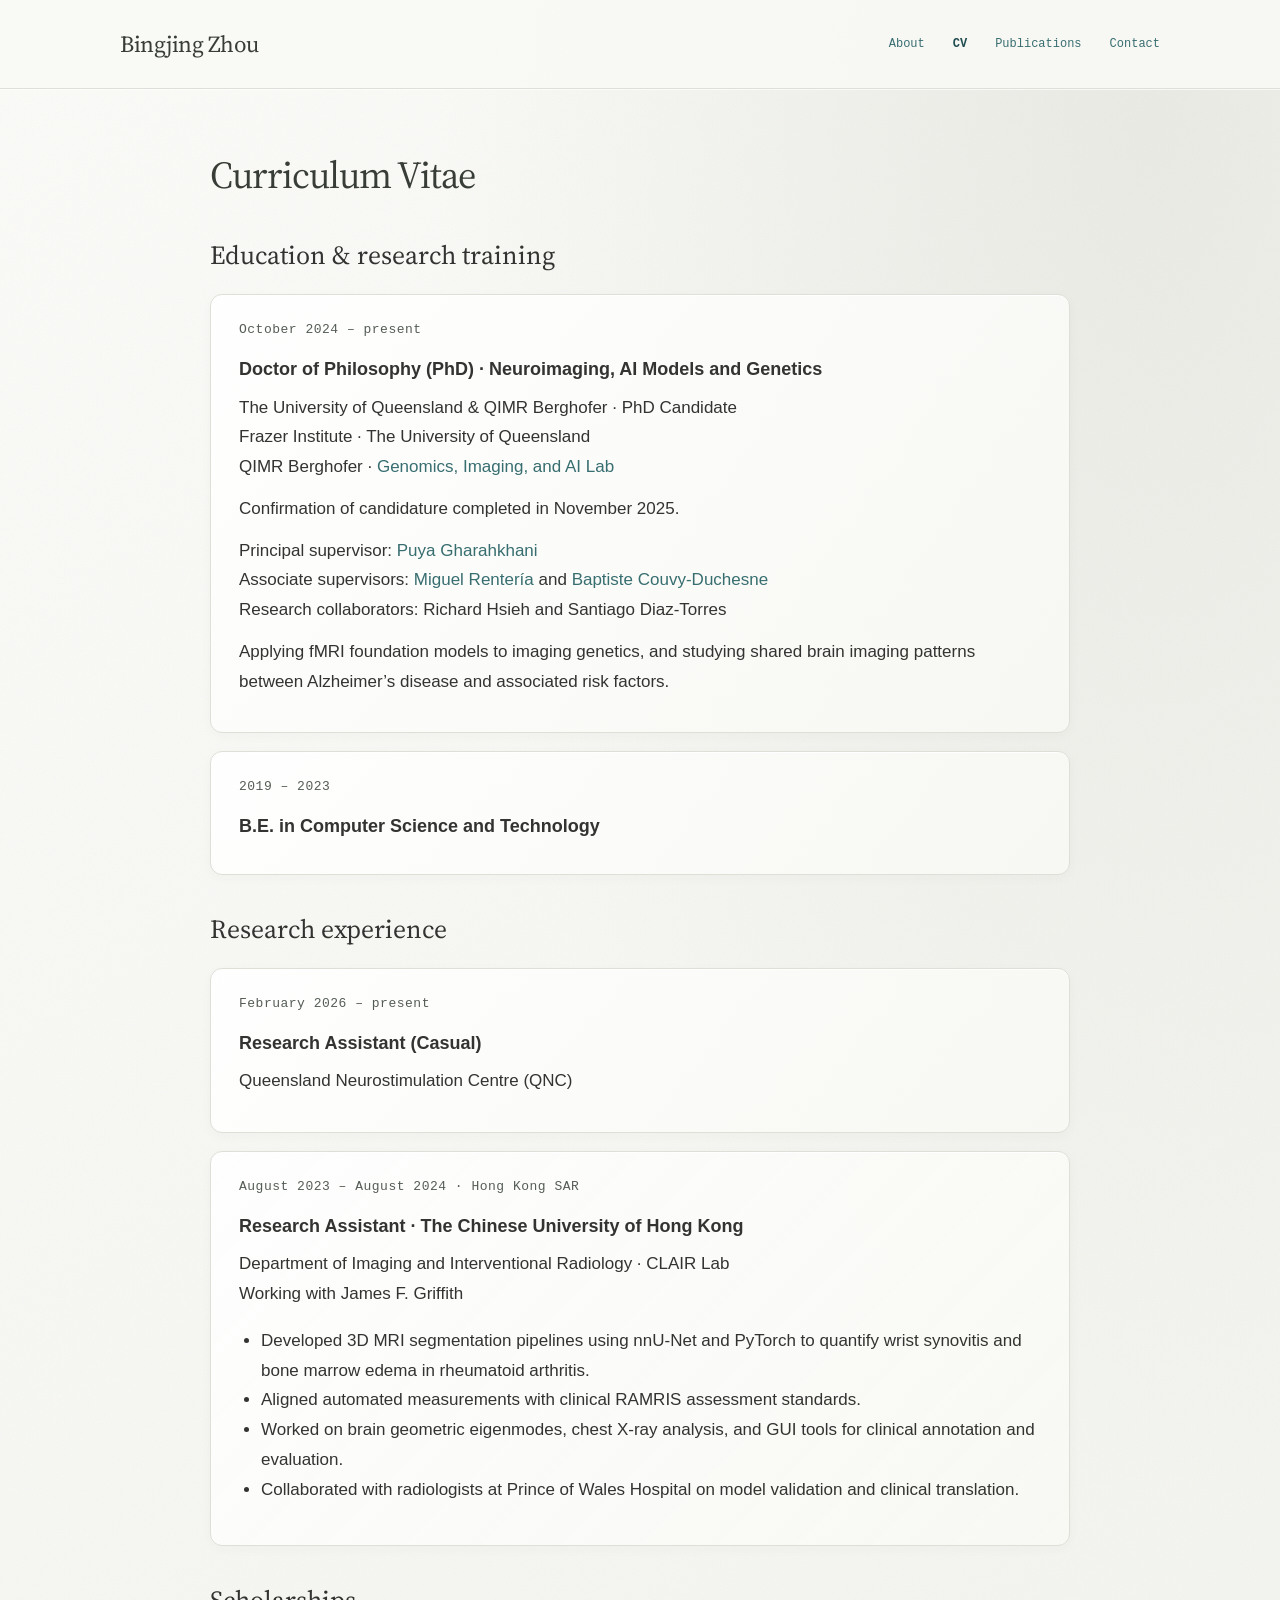
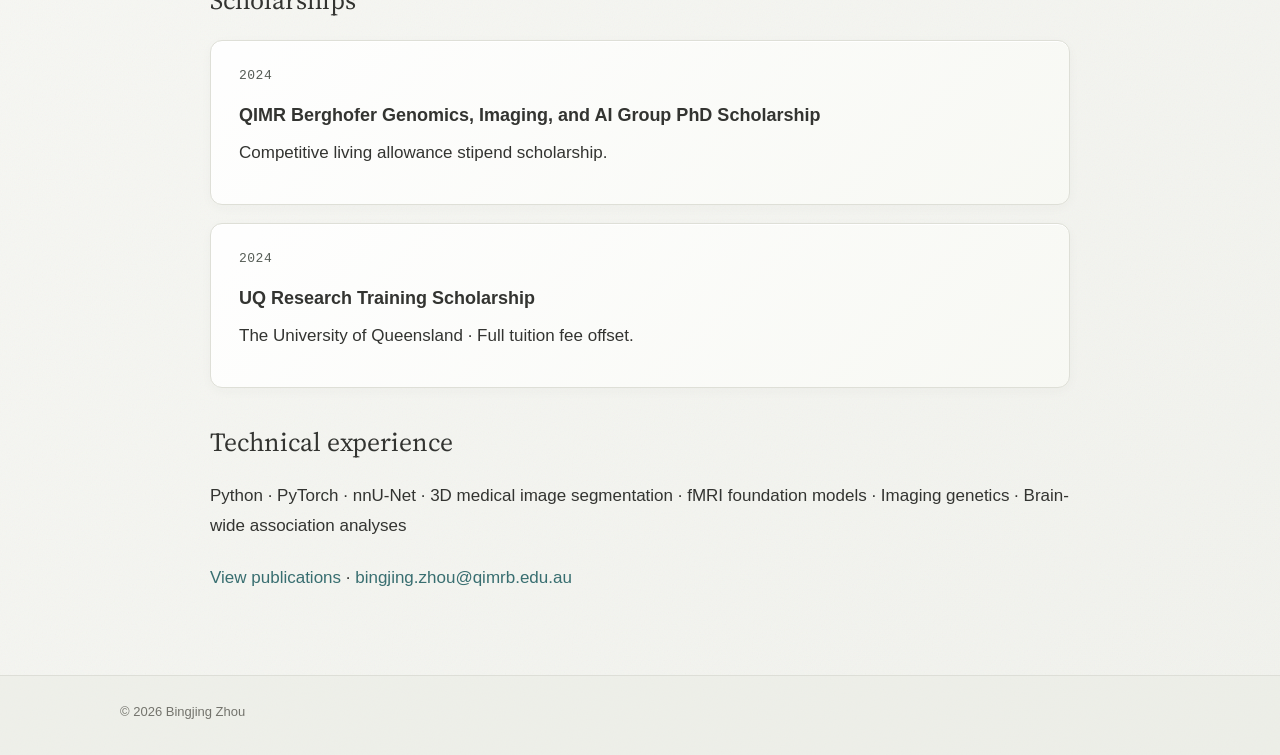
==== cv.html @ 3a2c68d4 "Specify undergraduate Bachelor of Engineering degree" ====
<!doctype html>
<html lang="en">
<head>
<meta charset="utf-8">
<meta name="viewport" content="width=device-width, initial-scale=1">
<title>CV | Bingjing Zhou</title>
<meta name="description" content="CV — Bingjing Zhou, PhD candidate at The University of Queensland and QIMR Berghofer.">
<link rel="icon" href="data:image/svg+xml,%3Csvg xmlns='http://www.w3.org/2000/svg' viewBox='0 0 32 32'%3E%3Crect width='32' height='32' rx='8' fill='%233d365d'/%3E%3Ctext x='16' y='23' text-anchor='middle' font-family='Georgia' font-size='23' fill='white'%3EB%3C/text%3E%3C/svg%3E">
<link rel="stylesheet" href="site.css?v=20260913-teal-links">
<link rel="preconnect" href="https://fonts.googleapis.com">
<link rel="preconnect" href="https://fonts.gstatic.com" crossorigin>
<link href="https://fonts.googleapis.com/css2?family=Source+Sans+3:wght@400;500;600&family=Source+Serif+4:wght@400;500&display=swap" rel="stylesheet">
</head>
<body><a class="skip" href="#content">Skip to content</a><header><nav class="wrap" aria-label="Main navigation"><a class="brand" href="index.html">Bingjing Zhou</a><div class="navlinks"><a href="index.html">About</a><a href="cv.html" aria-current="page">CV</a><a href="publications.html">Publications</a><a href="index.html#contact">Contact</a></div></nav></header><main id="content" class="wrap document"><h1>Curriculum Vitae</h1><h2>Education &amp; research training</h2><article class="cv-block"><p class="date">October 2024 – present</p><h3>Doctor of Philosophy (PhD) · Neuroimaging, AI Models and Genetics</h3><p>The University of Queensland &amp; QIMR Berghofer · PhD Candidate<br>Frazer Institute · The University of Queensland<br>QIMR Berghofer · <a href="https://www.qimrb.edu.au/researchers-and-labs/genomics-imaging-and-ai-lab">Genomics, Imaging, and AI Lab</a></p><p>Confirmation of candidature completed in November 2025.</p><p>Principal supervisor: <a href="https://www.qimrb.edu.au/about/our-people/puya-gharahkhani">Puya Gharahkhani</a><br>Associate supervisors: <a href="https://www.qimrb.edu.au/researchers-and-labs/computational-neurogenomics">Miguel Rentería</a> and <a href="https://www.qimrb.edu.au/about/our-people/baptiste-couvy-duchesne">Baptiste Couvy-Duchesne</a><br>Research collaborators: Richard Hsieh and Santiago Diaz-Torres</p><p>Applying fMRI foundation models to imaging genetics, and studying shared brain imaging patterns between Alzheimer’s disease and associated risk factors.</p></article><article class="cv-block"><p class="date">2019 – 2023</p><h3>B.E. in Computer Science and Technology</h3></article><h2>Research experience</h2><article class="cv-block"><p class="date">February 2026 – present</p><h3>Research Assistant (Casual)</h3><p>Queensland Neurostimulation Centre (QNC)</p></article><article class="cv-block"><p class="date">August 2023 – August 2024 · Hong Kong SAR</p><h3>Research Assistant · The Chinese University of Hong Kong</h3><p>Department of Imaging and Interventional Radiology · CLAIR Lab<br>Working with James F. Griffith</p><ul><li>Developed 3D MRI segmentation pipelines using nnU-Net and PyTorch to quantify wrist synovitis and bone marrow edema in rheumatoid arthritis.</li><li>Aligned automated measurements with clinical RAMRIS assessment standards.</li><li>Worked on brain geometric eigenmodes, chest X-ray analysis, and GUI tools for clinical annotation and evaluation.</li><li>Collaborated with radiologists at Prince of Wales Hospital on model validation and clinical translation.</li></ul></article><h2>Scholarships</h2><article class="cv-block"><p class="date">2024</p><h3>QIMR Berghofer Genomics, Imaging, and AI Group PhD Scholarship</h3><p>Competitive living allowance stipend scholarship.</p></article><article class="cv-block"><p class="date">2024</p><h3>UQ Research Training Scholarship</h3><p>The University of Queensland · Full tuition fee offset.</p></article><h2>Technical experience</h2><p>Python · PyTorch · nnU-Net · 3D medical image segmentation · fMRI foundation models · Imaging genetics · Brain-wide association analyses</p><p><a href="publications.html">View publications</a> · <a href="mailto:bingjing.zhou@qimrb.edu.au">bingjing.zhou@qimrb.edu.au</a></p></main><footer><div class="wrap">© 2026 Bingjing Zhou</div></footer></body></html>
---- site.css ----
:root{color-scheme:light;--ink:#29263b;--muted:#666477;--accent:#574879;--line:#dedce6;--paper:#fbfbfd}*{box-sizing:border-box}html{scroll-behavior:smooth;scroll-padding-top:30px}body{margin:0;background:var(--paper);color:var(--ink);font-family:"Avenir Next",Avenir,"Segoe UI",sans-serif;font-size:17px;line-height:1.8}a{color:var(--accent);text-underline-offset:5px;text-decoration-thickness:1px}a:hover{color:#302143}a:focus-visible{outline:2px solid var(--accent);outline-offset:6px}.skip{position:absolute;left:20px;top:-80px;background:white;padding:10px}.skip:focus{top:10px}.wrap{width:min(100% - 64px,1040px);margin:auto}header{padding:29px 0;border-bottom:1px solid var(--line)}nav{display:flex;align-items:center;justify-content:space-between;gap:24px}.brand{text-decoration:none;font-family:Georgia,"Times New Roman",serif;font-size:24px;color:var(--ink)}.navlinks{display:flex;gap:28px;font-size:14px}.navlinks a{text-decoration:none}main{padding-top:78px}.intro{display:grid;grid-template-columns:minmax(0,1fr) 230px;gap:80px;padding-bottom:66px}.eyebrow{font-size:12px;letter-spacing:2px;text-transform:uppercase;font-weight:600;color:var(--accent);margin:0 0 20px}h1,h2{font-family:Georgia,"Times New Roman",serif;font-weight:400}h1{font-size:clamp(30px,4vw,40px);line-height:1.2;letter-spacing:-.6px;margin:0 0 25px}p{margin:0 0 22px}.lead{font-size:21px;line-height:1.65;max-width:600px}.bio{max-width:660px;color:#514e61}.contact{padding-top:0;margin-top:9px}.contact h2{font-family:inherit;font-weight:600;font-size:14px;margin:0 0 17px}.contact ul{list-style:none;padding:0;margin:0}.contact li{margin-bottom:11px;font-size:15px}.contact a{overflow-wrap:anywhere}.email{display:block;font-size:13px;margin-top:5px;color:var(--muted)}.section{display:grid;grid-template-columns:230px 1fr;gap:60px;border-top:1px solid var(--line);padding:40px 0 50px}.section h2{font-size:29px;line-height:1.3;margin:0}.timeline{border-left:1px solid #c6bfd5;padding-left:29px}.entry+.entry{margin-top:33px;padding-top:29px;border-top:1px solid var(--line)}.date{font-size:13px;letter-spacing:.5px;color:var(--accent);margin-bottom:7px}.entry h3{font-size:18px;font-weight:600;line-height:1.5;margin:0 0 4px}.entry p{font-size:16px;color:var(--muted);margin:0}.entry .detail{font-size:14px;margin-top:6px}footer{border-top:1px solid var(--line);padding:25px 0 32px;font-size:13px;color:var(--muted)}@media(max-width:740px){.wrap{width:calc(100% - 40px)}header{padding:22px 0}.navlinks{gap:16px}main{padding-top:48px}.intro{grid-template-columns:1fr;gap:22px;padding-bottom:38px}.intro>.contact{grid-row:1}h1{letter-spacing:-1px}.lead{font-size:19px}.contact{max-width:none}.contact ul{display:flex;gap:14px 24px;flex-wrap:wrap}.contact li{margin:0}.email{margin:12px 0}.section{grid-template-columns:1fr;gap:25px;padding:32px 0}.timeline{padding-left:20px}}@media(prefers-reduced-motion:reduce){html{scroll-behavior:auto}}

.profile-photo{display:block;width:150px;height:auto;border-radius:8px;margin:0 0 25px}.navlinks{flex-wrap:wrap}.navlinks a[aria-current="page"]{text-decoration:underline}.document{padding-bottom:60px}.document h1{font-size:44px;margin-bottom:40px}.document h2{font-size:27px;margin:32px 0 16px}.document h3{font-size:18px;margin-bottom:7px}.document ul{padding-left:22px}.publication{padding:25px 0;border-top:1px solid var(--line)}.publication h2{font-family:inherit;font-size:19px;line-height:1.6;margin:0 0 12px}.publication p{color:var(--muted);font-size:16px}.cv-block{border-top:1px solid var(--line);padding:20px 0}.cv-block p{margin-bottom:12px}@media(max-width:520px){nav{align-items:flex-start;flex-direction:column;gap:15px}.profile-photo{width:130px;height:auto}}

/* Editorial layout with a restrained lavender palette. */
:root{--ink:#292536;--muted:#706a7b;--accent:#68527f;--line:#e6e0e9;--paper:#fcfaf8}
body{background:radial-gradient(ellipse at 100% 0, #eee8f2 0, transparent 42rem),var(--paper)}
header{background:rgba(252,250,248,.8);padding:24px 0}
.brand{font-size:23px;letter-spacing:-.5px}
.navlinks{gap:8px}
.navlinks a{padding:6px 13px;border-radius:24px;transition:background .15s ease}
.navlinks a:hover,.navlinks a[aria-current="page"]{background:#ece5f0;text-decoration:none}
main{padding-top:64px}
.intro{gap:64px;grid-template-columns:minmax(0,1fr) 210px;padding-bottom:60px}
.eyebrow{font-size:10px;letter-spacing:1.6px;margin-bottom:18px}
h1{font-size:clamp(32px,4vw,40px);letter-spacing:-1px}
.lead{font-size:20px;line-height:1.75}
.bio{font-size:16px;line-height:1.85}
.bio a,.lead a{text-decoration-color:#c7b6d1}
.contact{margin-top:0;padding:0}
.profile-photo{width:100%;max-width:210px;height:auto;border-radius:12px;margin-bottom:25px;box-shadow:0 10px 28px #39254b12}
.contact h2{font-size:11px;text-transform:uppercase;letter-spacing:1.8px;color:var(--muted);margin-bottom:14px}
.contact ul{display:flex;flex-wrap:wrap;gap:9px}
.contact li{margin:0;font-size:12px}
.contact li a{display:block;padding:5px 11px;border:1px solid var(--line);border-radius:20px;text-decoration:none;background:#ffffff80}
.contact li a:hover{background:#eee7f2;border-color:#cbbcd5}
.section{grid-template-columns:210px 1fr;gap:64px;padding:40px 0 60px}
.section h2{font-size:27px}
.timeline{padding-left:26px;border-color:#d8ccdf}
.entry{position:relative;background:#ffffff90;border:1px solid var(--line);border-radius:12px;padding:22px 25px}
.entry::before{content:"";position:absolute;width:9px;height:9px;border-radius:50%;background:var(--accent);border:2px solid var(--paper);left:-31px;top:29px}
.entry+.entry{margin-top:18px;padding-top:22px}
.entry .date{font-size:12px;color:var(--accent);margin-bottom:8px}
.entry h3{font-size:17px}
.entry p{font-size:15px}
.entry .detail{font-size:13px}
.document{max-width:860px}
.document h1{font-size:38px;margin-bottom:34px}
.document h2{font-size:26px}
.cv-block,.publication{background:#ffffff80;border:1px solid var(--line);border-radius:12px;padding:24px 28px;margin-bottom:18px}
.cv-block h3{margin-top:0}
.publication h2{font-size:19px}
footer{background:#f2edf380}
@media(max-width:740px){
 main{padding-top:32px}
 .intro{grid-template-columns:1fr;gap:30px;padding-bottom:36px}
 .intro>.contact{grid-row:1;display:grid;grid-template-columns:130px 1fr;column-gap:24px;align-items:start}
 .profile-photo{width:130px;grid-row:1 / 3;margin-bottom:0}
 .contact h2{margin-top:8px;margin-bottom:12px;align-self:end}
 .contact ul{align-self:start;justify-content:flex-start}
 .section{grid-template-columns:1fr;gap:24px;padding:30px 0 40px}
 .lead{font-size:19px}
 .entry{padding:20px}
 .document h1{font-size:34px}
 .cv-block,.publication{padding:20px}
}
@media(max-width:520px){
 .navlinks{gap:2px;margin-left:-10px}
 .navlinks a{padding:5px 10px;font-size:13px}
 .intro>.contact{column-gap:20px}
 .contact li a{padding:4px 9px}
}
@media(prefers-reduced-motion:reduce){.navlinks a{transition:none}}

/* Cool blue accents keep the academic layout calm and distinctive. */
:root{--ink:#243747;--muted:#617787;--accent:#326d94;--line:#d9e6ef;--paper:#fbfdff}
body{background:radial-gradient(ellipse at 95% 8%,#dcedfa 0,transparent 45rem),linear-gradient(150deg,#fbfdff 25%,#edf6fc 75%,#f9fcff)}
header{background:#fbfdffe6;border-bottom-color:#d9e6ef}
.brand{color:#274e68}
.navlinks a:hover,.navlinks a[aria-current="page"]{background:#deedf7;color:#245c80}
a:hover{color:#17496c}
.eyebrow{display:inline-block;padding:6px 12px;background:#e6f1f9;border-radius:5px;color:#376780;letter-spacing:1.3px}
h1{color:#254d68}
.bio{color:#455d6e}
.bio a,.lead a{text-decoration-color:#a6c9df}
.profile-photo{box-shadow:12px 12px 0 #deedf680,0 12px 30px #305d7612}
.contact li a{background:#f8fcff;border-color:#cfdfeb}
.contact li a:hover{background:#dfedf7;border-color:#aacade}
.section{border-top:0;background:linear-gradient(120deg,#eaf4fb99,#f8fcff);border-radius:18px;padding:34px 30px 40px;margin-bottom:42px;gap:34px}
.section h2{color:#2e5975}
.section h2::after{content:"";display:block;width:38px;height:3px;background:#8cbad6;margin-top:18px;border-radius:2px}
.timeline{border-color:#b8d3e5}
.entry{background:#ffffffd9;border-color:#d5e4ee;box-shadow:0 4px 15px #335a7210}
.entry::before{background:#5d94b7}
.cv-block,.publication{background:#ffffffb8;border-color:#d5e4ee;box-shadow:0 4px 15px #335a7208}
footer{background:#e8f2f980}
@media(max-width:740px){.section{padding:26px 18px 30px;gap:26px;margin-bottom:30px}.section h2::after{margin-top:12px}.timeline{padding-left:22px}.entry::before{left:-27px}}

/* A subtle paper grain adds depth without competing with the text. */
body{position:relative;isolation:isolate}
body::before{content:"";position:absolute;inset:0;z-index:-1;pointer-events:none;opacity:.12;background-image:url("data:image/svg+xml,%3Csvg xmlns='http://www.w3.org/2000/svg' width='180' height='180'%3E%3Cfilter id='grain'%3E%3CfeTurbulence type='fractalNoise' baseFrequency='.78' numOctaves='3' stitchTiles='stitch'/%3E%3C/filter%3E%3Cpath fill='%236c8799' filter='url(%23grain)' opacity='.4' d='M0 0h180v180H0z'/%3E%3C/svg%3E")}
header{background:#fbfdffd9;box-shadow:0 1px 0 #ffffffb3}
.profile-photo{box-shadow:0 0 0 5px #ffffff85,0 12px 30px #31566e18;border-radius:10px}
.section{background:linear-gradient(125deg,#e6f1f9b3,#f8fcffb3);border:1px solid #ffffffc7;box-shadow:inset 0 1px 0 #fff,0 8px 28px #36566d08}
.entry,.cv-block,.publication{background:linear-gradient(135deg,#ffffffeb,#f8fbfde0);box-shadow:inset 0 1px 0 #fff,0 3px 12px #36566d08;border-color:#dce7ee}
.contact li a{box-shadow:inset 0 1px 0 #fff,0 2px 4px #36566d05}

/* Preview: editorial serif headings and readable sans-serif body. */
body{font-family:"Avenir Next",Avenir,"Segoe UI",sans-serif;font-size:17px;line-height:1.75}
h1,h2,.brand{font-family:"Source Serif 4",Georgia,serif}
.bio{font-size:17px;line-height:1.75}
.lead{line-height:1.7}
.contact h2,.publication h2{font-family:inherit}

/* Paper-white preview with restrained typewriter accents. */
:root{--ink:#333431;--muted:#73736c;--accent:#555c55;--line:#ddded7;--paper:#f8f8f4}
body{background:radial-gradient(ellipse at 90% 5%,#e9eae4 0,transparent 45rem),linear-gradient(140deg,#fbfbf8,#f1f2ed)}
header{background:#fafaf6db;border-bottom-color:#dedfd8}
h1,.brand,.section h2{color:#383d37}
a:hover{color:#272d28}
.navlinks,.eyebrow,.date,.contact h2{font-family:"SFMono-Regular",Consolas,"Liberation Mono",monospace}
.navlinks{font-size:12px}
.navlinks a:hover,.navlinks a[aria-current="page"]{background:#e6e8e0;color:#3b433b}
.eyebrow{background:#e9ebe4;color:#565f53;font-size:10px;letter-spacing:.7px}
.bio{color:#555b53}
.bio a,.lead a{text-decoration-color:#b5bdb0}
.profile-photo{box-shadow:0 0 0 5px #ffffff9c,0 12px 30px #393b3014}
.contact li a{background:#fafbf7;border-color:#dadfd3;box-shadow:inset 0 1px 0 #fff}
.contact li a:hover{background:#e9ece3;border-color:#bdc5b6}
.section{background:linear-gradient(125deg,#e9ebe4a6,#fafbf7c7);border-color:#ffffffe0;box-shadow:inset 0 1px 0 #fff,0 8px 28px #393b3008}
.section h2::after{background:#a8b29e}
.timeline{border-color:#c6ccbf}
.entry,.cv-block,.publication{background:linear-gradient(135deg,#fffffff0,#f8f9f4e0);border-color:#dedfd7;box-shadow:inset 0 1px 0 #fff,0 3px 12px #393b3008}
.entry::before{background:#89977f}
footer{background:#e9ece380}

/* Restore understated navigation and vertically arranged contact links. */
.navlinks{gap:28px;margin-left:0}
.navlinks a{padding:0;border-radius:0;transition:none}
.navlinks a:hover,.navlinks a[aria-current="page"]{background:transparent;text-decoration:underline;text-underline-offset:5px}
.contact ul{display:block}
.contact li{margin:0 0 11px;font-size:15px}
.contact li a{display:inline;padding:0;border:0;border-radius:0;background:transparent;box-shadow:none;text-decoration:underline;text-underline-offset:5px}
.contact li a:hover{background:transparent}
@media(max-width:740px){.navlinks{gap:16px}}
@media(max-width:520px){.navlinks a{padding:0}}

/* Identify links by a muted teal accent, without underlines. */
a{color:#386e70;text-decoration:none}
a:hover{color:#214e50;text-decoration:none}
.navlinks a:hover,.navlinks a[aria-current="page"],.contact li a{text-decoration:none}
.navlinks a[aria-current="page"]{color:#214e50;font-weight:600}
.contact li a:hover{color:#214e50}
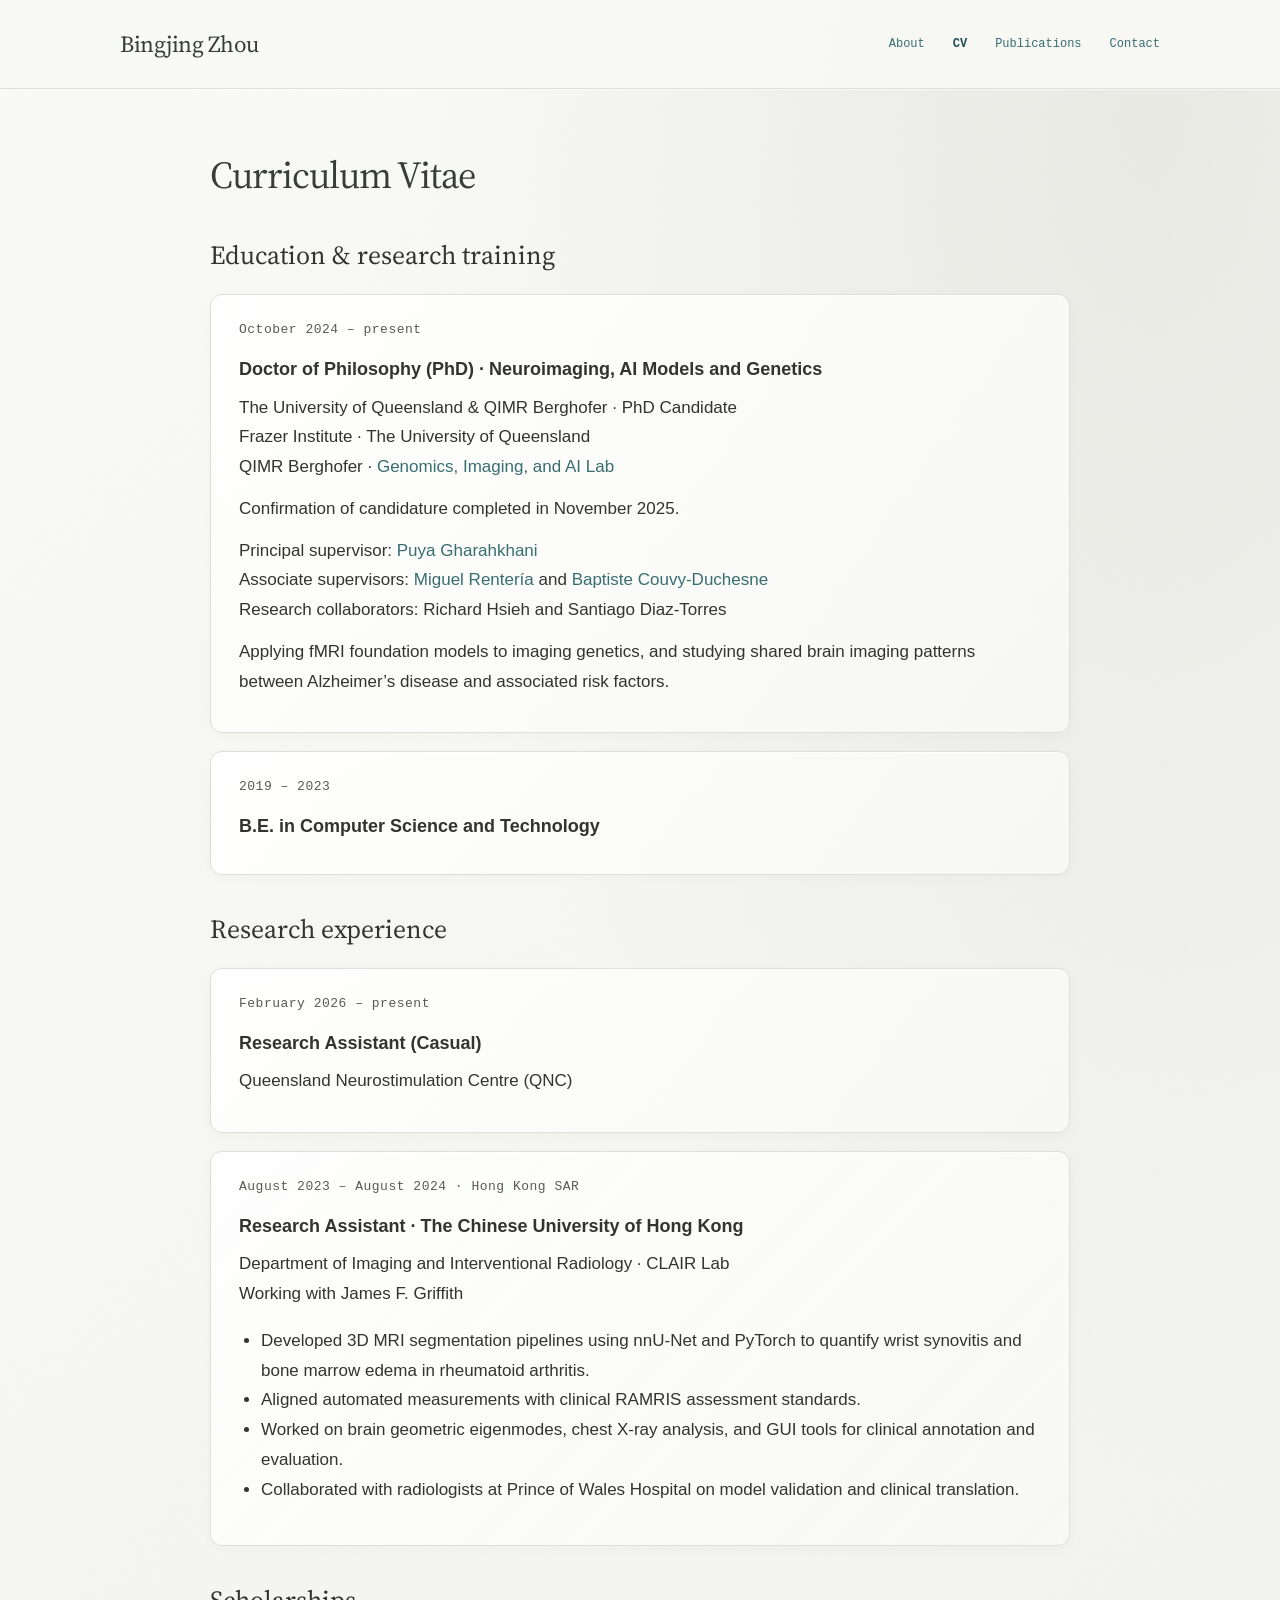
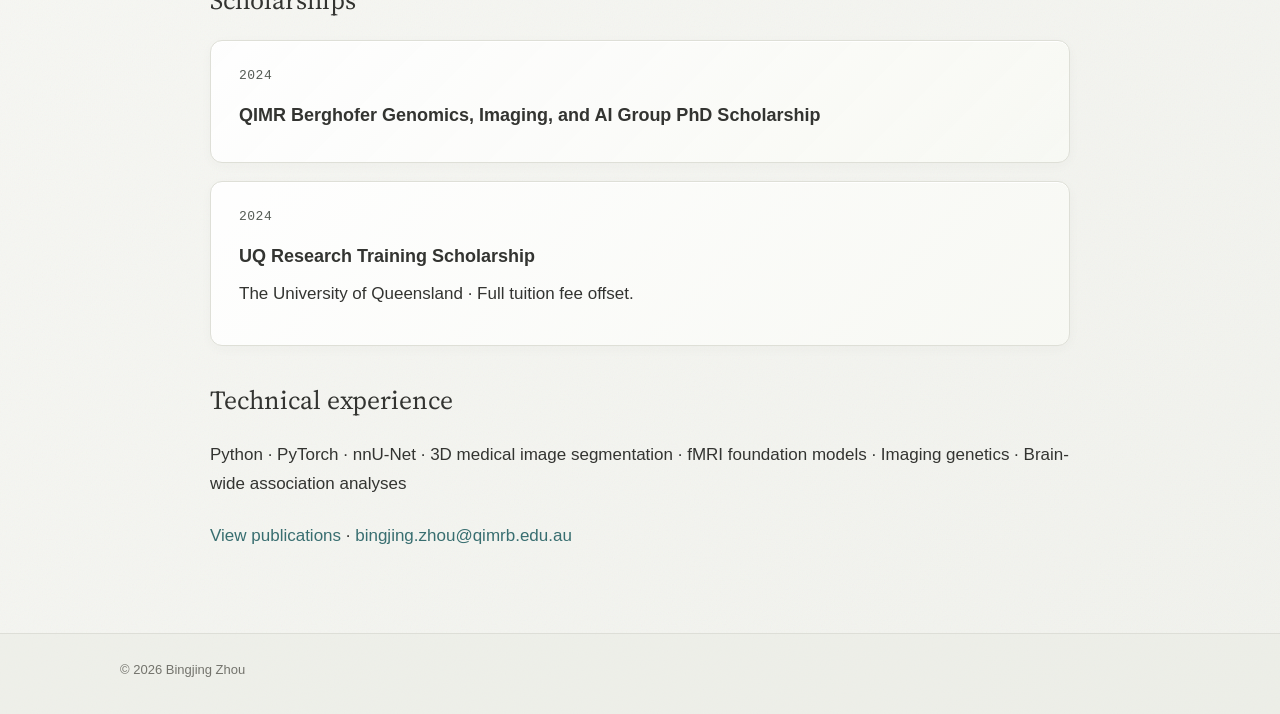
==== commit 1b695e12: "Remove scholarship stipend description" ====
--- a/cv.html
+++ b/cv.html
@@ -11,4 +11,4 @@
 <link rel="preconnect" href="https://fonts.gstatic.com" crossorigin>
 <link href="https://fonts.googleapis.com/css2?family=Source+Sans+3:wght@400;500;600&family=Source+Serif+4:wght@400;500&display=swap" rel="stylesheet">
 </head>
-<body><a class="skip" href="#content">Skip to content</a><header><nav class="wrap" aria-label="Main navigation"><a class="brand" href="index.html">Bingjing Zhou</a><div class="navlinks"><a href="index.html">About</a><a href="cv.html" aria-current="page">CV</a><a href="publications.html">Publications</a><a href="index.html#contact">Contact</a></div></nav></header><main id="content" class="wrap document"><h1>Curriculum Vitae</h1><h2>Education &amp; research training</h2><article class="cv-block"><p class="date">October 2024 – present</p><h3>Doctor of Philosophy (PhD) · Neuroimaging, AI Models and Genetics</h3><p>The University of Queensland &amp; QIMR Berghofer · PhD Candidate<br>Frazer Institute · The University of Queensland<br>QIMR Berghofer · <a href="https://www.qimrb.edu.au/researchers-and-labs/genomics-imaging-and-ai-lab">Genomics, Imaging, and AI Lab</a></p><p>Confirmation of candidature completed in November 2025.</p><p>Principal supervisor: <a href="https://www.qimrb.edu.au/about/our-people/puya-gharahkhani">Puya Gharahkhani</a><br>Associate supervisors: <a href="https://www.qimrb.edu.au/researchers-and-labs/computational-neurogenomics">Miguel Rentería</a> and <a href="https://www.qimrb.edu.au/about/our-people/baptiste-couvy-duchesne">Baptiste Couvy-Duchesne</a><br>Research collaborators: Richard Hsieh and Santiago Diaz-Torres</p><p>Applying fMRI foundation models to imaging genetics, and studying shared brain imaging patterns between Alzheimer’s disease and associated risk factors.</p></article><article class="cv-block"><p class="date">2019 – 2023</p><h3>B.E. in Computer Science and Technology</h3></article><h2>Research experience</h2><article class="cv-block"><p class="date">February 2026 – present</p><h3>Research Assistant (Casual)</h3><p>Queensland Neurostimulation Centre (QNC)</p></article><article class="cv-block"><p class="date">August 2023 – August 2024 · Hong Kong SAR</p><h3>Research Assistant · The Chinese University of Hong Kong</h3><p>Department of Imaging and Interventional Radiology · CLAIR Lab<br>Working with James F. Griffith</p><ul><li>Developed 3D MRI segmentation pipelines using nnU-Net and PyTorch to quantify wrist synovitis and bone marrow edema in rheumatoid arthritis.</li><li>Aligned automated measurements with clinical RAMRIS assessment standards.</li><li>Worked on brain geometric eigenmodes, chest X-ray analysis, and GUI tools for clinical annotation and evaluation.</li><li>Collaborated with radiologists at Prince of Wales Hospital on model validation and clinical translation.</li></ul></article><h2>Scholarships</h2><article class="cv-block"><p class="date">2024</p><h3>QIMR Berghofer Genomics, Imaging, and AI Group PhD Scholarship</h3><p>Competitive living allowance stipend scholarship.</p></article><article class="cv-block"><p class="date">2024</p><h3>UQ Research Training Scholarship</h3><p>The University of Queensland · Full tuition fee offset.</p></article><h2>Technical experience</h2><p>Python · PyTorch · nnU-Net · 3D medical image segmentation · fMRI foundation models · Imaging genetics · Brain-wide association analyses</p><p><a href="publications.html">View publications</a> · <a href="mailto:bingjing.zhou@qimrb.edu.au">bingjing.zhou@qimrb.edu.au</a></p></main><footer><div class="wrap">© 2026 Bingjing Zhou</div></footer></body></html>+<body><a class="skip" href="#content">Skip to content</a><header><nav class="wrap" aria-label="Main navigation"><a class="brand" href="index.html">Bingjing Zhou</a><div class="navlinks"><a href="index.html">About</a><a href="cv.html" aria-current="page">CV</a><a href="publications.html">Publications</a><a href="index.html#contact">Contact</a></div></nav></header><main id="content" class="wrap document"><h1>Curriculum Vitae</h1><h2>Education &amp; research training</h2><article class="cv-block"><p class="date">October 2024 – present</p><h3>Doctor of Philosophy (PhD) · Neuroimaging, AI Models and Genetics</h3><p>The University of Queensland &amp; QIMR Berghofer · PhD Candidate<br>Frazer Institute · The University of Queensland<br>QIMR Berghofer · <a href="https://www.qimrb.edu.au/researchers-and-labs/genomics-imaging-and-ai-lab">Genomics, Imaging, and AI Lab</a></p><p>Confirmation of candidature completed in November 2025.</p><p>Principal supervisor: <a href="https://www.qimrb.edu.au/about/our-people/puya-gharahkhani">Puya Gharahkhani</a><br>Associate supervisors: <a href="https://www.qimrb.edu.au/researchers-and-labs/computational-neurogenomics">Miguel Rentería</a> and <a href="https://www.qimrb.edu.au/about/our-people/baptiste-couvy-duchesne">Baptiste Couvy-Duchesne</a><br>Research collaborators: Richard Hsieh and Santiago Diaz-Torres</p><p>Applying fMRI foundation models to imaging genetics, and studying shared brain imaging patterns between Alzheimer’s disease and associated risk factors.</p></article><article class="cv-block"><p class="date">2019 – 2023</p><h3>B.E. in Computer Science and Technology</h3></article><h2>Research experience</h2><article class="cv-block"><p class="date">February 2026 – present</p><h3>Research Assistant (Casual)</h3><p>Queensland Neurostimulation Centre (QNC)</p></article><article class="cv-block"><p class="date">August 2023 – August 2024 · Hong Kong SAR</p><h3>Research Assistant · The Chinese University of Hong Kong</h3><p>Department of Imaging and Interventional Radiology · CLAIR Lab<br>Working with James F. Griffith</p><ul><li>Developed 3D MRI segmentation pipelines using nnU-Net and PyTorch to quantify wrist synovitis and bone marrow edema in rheumatoid arthritis.</li><li>Aligned automated measurements with clinical RAMRIS assessment standards.</li><li>Worked on brain geometric eigenmodes, chest X-ray analysis, and GUI tools for clinical annotation and evaluation.</li><li>Collaborated with radiologists at Prince of Wales Hospital on model validation and clinical translation.</li></ul></article><h2>Scholarships</h2><article class="cv-block"><p class="date">2024</p><h3>QIMR Berghofer Genomics, Imaging, and AI Group PhD Scholarship</h3></article><article class="cv-block"><p class="date">2024</p><h3>UQ Research Training Scholarship</h3><p>The University of Queensland · Full tuition fee offset.</p></article><h2>Technical experience</h2><p>Python · PyTorch · nnU-Net · 3D medical image segmentation · fMRI foundation models · Imaging genetics · Brain-wide association analyses</p><p><a href="publications.html">View publications</a> · <a href="mailto:bingjing.zhou@qimrb.edu.au">bingjing.zhou@qimrb.edu.au</a></p></main><footer><div class="wrap">© 2026 Bingjing Zhou</div></footer></body></html>
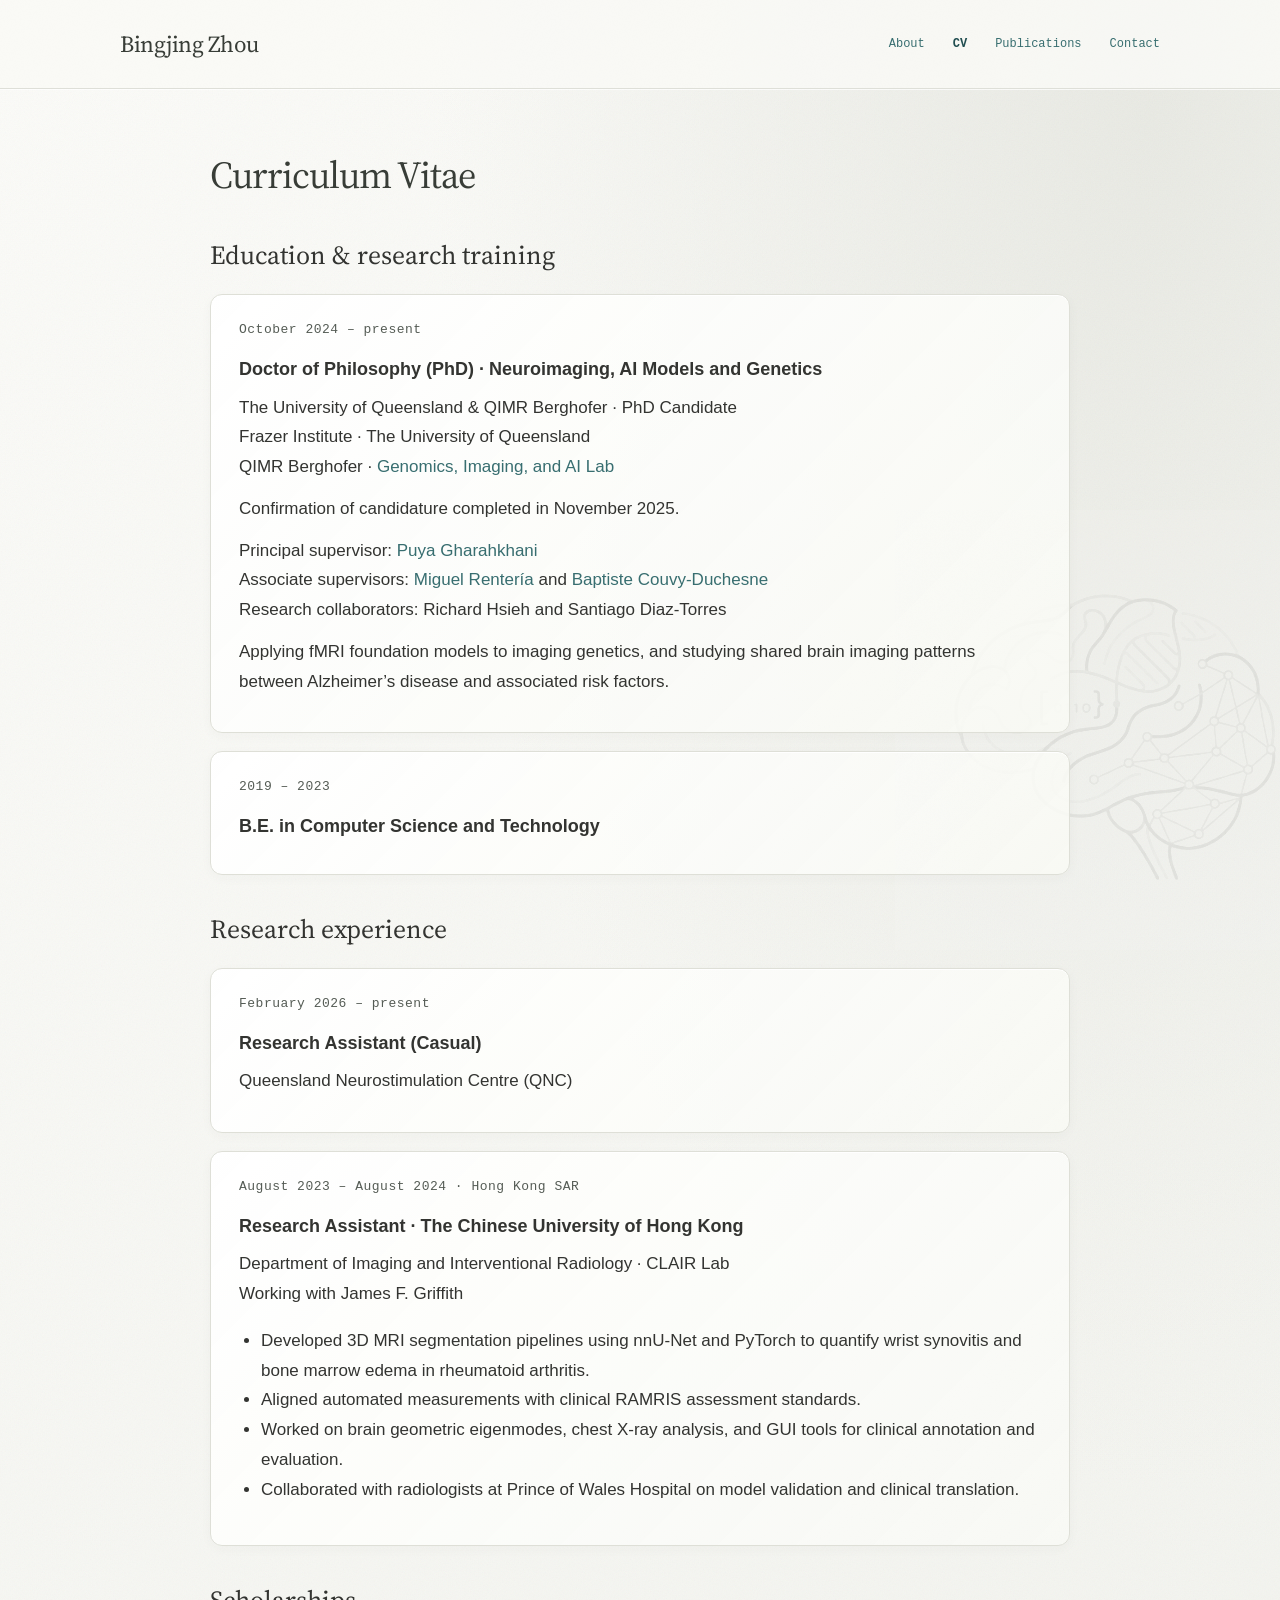
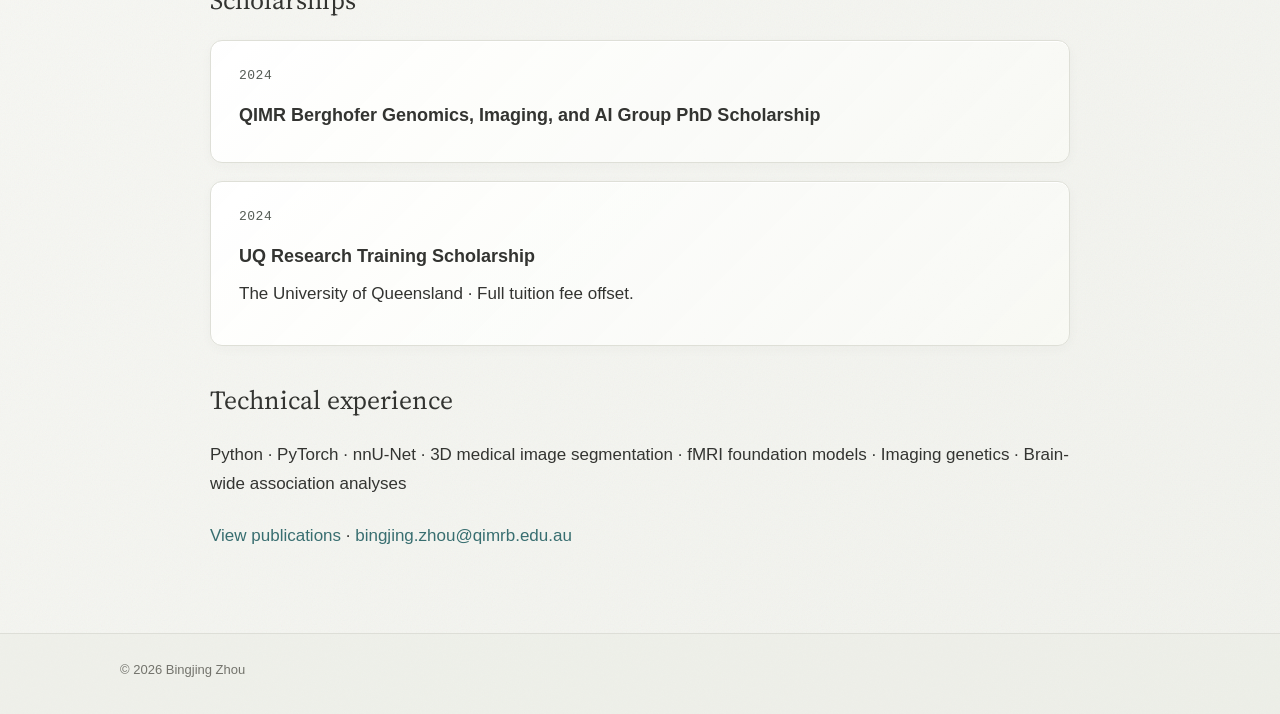
==== commit 9c2a7d28: "Add subtle brain genetics background motif" ====
--- a/cv.html
+++ b/cv.html
@@ -6,7 +6,7 @@
 <title>CV | Bingjing Zhou</title>
 <meta name="description" content="CV — Bingjing Zhou, PhD candidate at The University of Queensland and QIMR Berghofer.">
 <link rel="icon" href="data:image/svg+xml,%3Csvg xmlns='http://www.w3.org/2000/svg' viewBox='0 0 32 32'%3E%3Crect width='32' height='32' rx='8' fill='%233d365d'/%3E%3Ctext x='16' y='23' text-anchor='middle' font-family='Georgia' font-size='23' fill='white'%3EB%3C/text%3E%3C/svg%3E">
-<link rel="stylesheet" href="site.css?v=20260913-teal-links">
+<link rel="stylesheet" href="site.css?v=20260914-brain-motif">
 <link rel="preconnect" href="https://fonts.googleapis.com">
 <link rel="preconnect" href="https://fonts.gstatic.com" crossorigin>
 <link href="https://fonts.googleapis.com/css2?family=Source+Sans+3:wght@400;500;600&family=Source+Serif+4:wght@400;500&display=swap" rel="stylesheet">
--- a/site.css
+++ b/site.css
@@ -142,3 +142,7 @@
 .navlinks a:hover,.navlinks a[aria-current="page"],.contact li a{text-decoration:none}
 .navlinks a[aria-current="page"]{color:#214e50;font-weight:600}
 .contact li a:hover{color:#214e50}
+
+/* Decorative research motif, softened into the paper background. */
+body::after{content:"";position:fixed;right:-55px;bottom:-50px;width:440px;height:440px;background:url("assets/brain-gene-ai.jpg") center/contain no-repeat;filter:grayscale(1) contrast(2);mix-blend-mode:multiply;opacity:.09;pointer-events:none;z-index:-1}
+@media(max-width:740px){body::after{width:260px;height:260px;right:-60px;bottom:-35px;opacity:.06}}
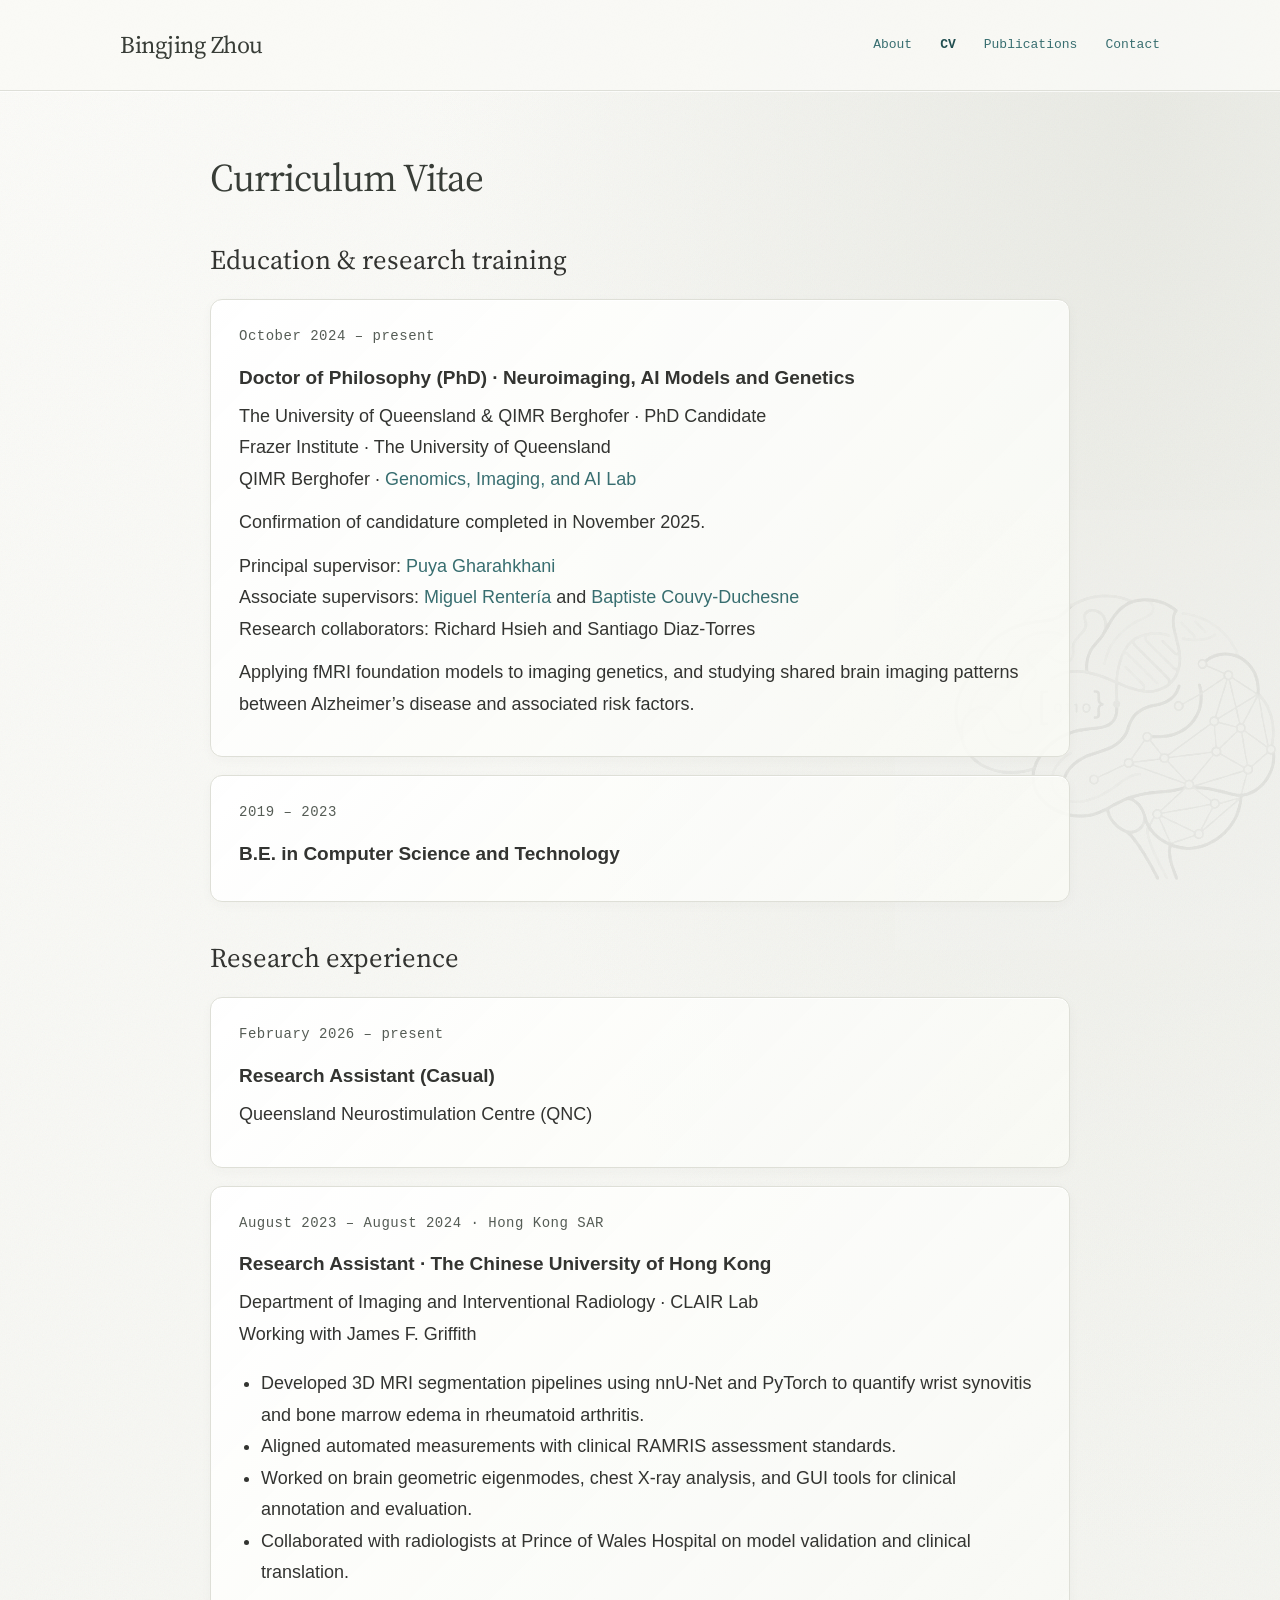
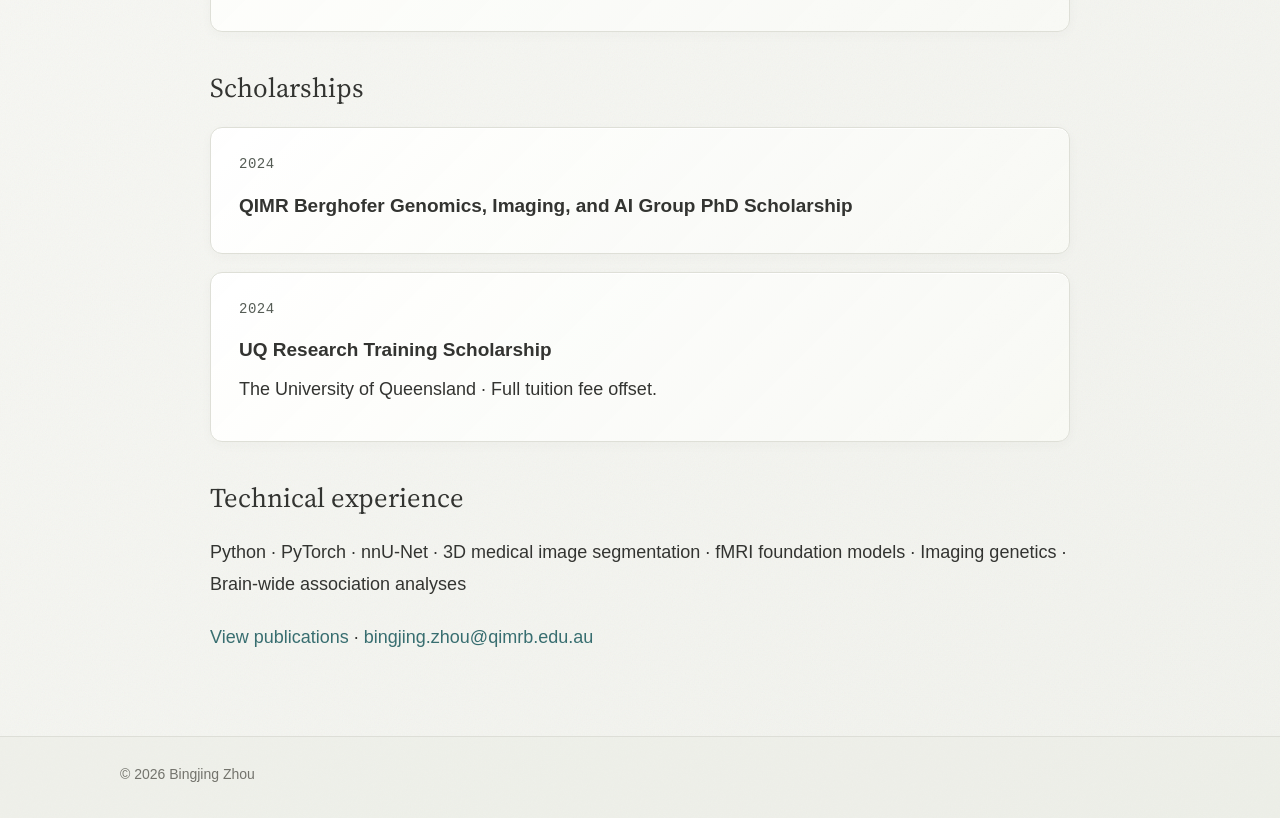
==== commit 9552dfe2: "Increase website font sizes by one pixel" ====
--- a/cv.html
+++ b/cv.html
@@ -6,7 +6,7 @@
 <title>CV | Bingjing Zhou</title>
 <meta name="description" content="CV — Bingjing Zhou, PhD candidate at The University of Queensland and QIMR Berghofer.">
 <link rel="icon" href="data:image/svg+xml,%3Csvg xmlns='http://www.w3.org/2000/svg' viewBox='0 0 32 32'%3E%3Crect width='32' height='32' rx='8' fill='%233d365d'/%3E%3Ctext x='16' y='23' text-anchor='middle' font-family='Georgia' font-size='23' fill='white'%3EB%3C/text%3E%3C/svg%3E">
-<link rel="stylesheet" href="site.css?v=20260914-brain-motif">
+<link rel="stylesheet" href="site.css?v=20260914-larger-type">
 <link rel="preconnect" href="https://fonts.googleapis.com">
 <link rel="preconnect" href="https://fonts.gstatic.com" crossorigin>
 <link href="https://fonts.googleapis.com/css2?family=Source+Sans+3:wght@400;500;600&family=Source+Serif+4:wght@400;500&display=swap" rel="stylesheet">
--- a/site.css
+++ b/site.css
@@ -1,46 +1,46 @@
 
-:root{color-scheme:light;--ink:#29263b;--muted:#666477;--accent:#574879;--line:#dedce6;--paper:#fbfbfd}*{box-sizing:border-box}html{scroll-behavior:smooth;scroll-padding-top:30px}body{margin:0;background:var(--paper);color:var(--ink);font-family:"Avenir Next",Avenir,"Segoe UI",sans-serif;font-size:17px;line-height:1.8}a{color:var(--accent);text-underline-offset:5px;text-decoration-thickness:1px}a:hover{color:#302143}a:focus-visible{outline:2px solid var(--accent);outline-offset:6px}.skip{position:absolute;left:20px;top:-80px;background:white;padding:10px}.skip:focus{top:10px}.wrap{width:min(100% - 64px,1040px);margin:auto}header{padding:29px 0;border-bottom:1px solid var(--line)}nav{display:flex;align-items:center;justify-content:space-between;gap:24px}.brand{text-decoration:none;font-family:Georgia,"Times New Roman",serif;font-size:24px;color:var(--ink)}.navlinks{display:flex;gap:28px;font-size:14px}.navlinks a{text-decoration:none}main{padding-top:78px}.intro{display:grid;grid-template-columns:minmax(0,1fr) 230px;gap:80px;padding-bottom:66px}.eyebrow{font-size:12px;letter-spacing:2px;text-transform:uppercase;font-weight:600;color:var(--accent);margin:0 0 20px}h1,h2{font-family:Georgia,"Times New Roman",serif;font-weight:400}h1{font-size:clamp(30px,4vw,40px);line-height:1.2;letter-spacing:-.6px;margin:0 0 25px}p{margin:0 0 22px}.lead{font-size:21px;line-height:1.65;max-width:600px}.bio{max-width:660px;color:#514e61}.contact{padding-top:0;margin-top:9px}.contact h2{font-family:inherit;font-weight:600;font-size:14px;margin:0 0 17px}.contact ul{list-style:none;padding:0;margin:0}.contact li{margin-bottom:11px;font-size:15px}.contact a{overflow-wrap:anywhere}.email{display:block;font-size:13px;margin-top:5px;color:var(--muted)}.section{display:grid;grid-template-columns:230px 1fr;gap:60px;border-top:1px solid var(--line);padding:40px 0 50px}.section h2{font-size:29px;line-height:1.3;margin:0}.timeline{border-left:1px solid #c6bfd5;padding-left:29px}.entry+.entry{margin-top:33px;padding-top:29px;border-top:1px solid var(--line)}.date{font-size:13px;letter-spacing:.5px;color:var(--accent);margin-bottom:7px}.entry h3{font-size:18px;font-weight:600;line-height:1.5;margin:0 0 4px}.entry p{font-size:16px;color:var(--muted);margin:0}.entry .detail{font-size:14px;margin-top:6px}footer{border-top:1px solid var(--line);padding:25px 0 32px;font-size:13px;color:var(--muted)}@media(max-width:740px){.wrap{width:calc(100% - 40px)}header{padding:22px 0}.navlinks{gap:16px}main{padding-top:48px}.intro{grid-template-columns:1fr;gap:22px;padding-bottom:38px}.intro>.contact{grid-row:1}h1{letter-spacing:-1px}.lead{font-size:19px}.contact{max-width:none}.contact ul{display:flex;gap:14px 24px;flex-wrap:wrap}.contact li{margin:0}.email{margin:12px 0}.section{grid-template-columns:1fr;gap:25px;padding:32px 0}.timeline{padding-left:20px}}@media(prefers-reduced-motion:reduce){html{scroll-behavior:auto}}
+:root{color-scheme:light;--ink:#29263b;--muted:#666477;--accent:#574879;--line:#dedce6;--paper:#fbfbfd}*{box-sizing:border-box}html{scroll-behavior:smooth;scroll-padding-top:30px}body{margin:0;background:var(--paper);color:var(--ink);font-family:"Avenir Next",Avenir,"Segoe UI",sans-serif;font-size:18px;line-height:1.8}a{color:var(--accent);text-underline-offset:5px;text-decoration-thickness:1px}a:hover{color:#302143}a:focus-visible{outline:2px solid var(--accent);outline-offset:6px}.skip{position:absolute;left:20px;top:-80px;background:white;padding:10px}.skip:focus{top:10px}.wrap{width:min(100% - 64px,1040px);margin:auto}header{padding:29px 0;border-bottom:1px solid var(--line)}nav{display:flex;align-items:center;justify-content:space-between;gap:24px}.brand{text-decoration:none;font-family:Georgia,"Times New Roman",serif;font-size:25px;color:var(--ink)}.navlinks{display:flex;gap:28px;font-size:15px}.navlinks a{text-decoration:none}main{padding-top:78px}.intro{display:grid;grid-template-columns:minmax(0,1fr) 230px;gap:80px;padding-bottom:66px}.eyebrow{font-size:13px;letter-spacing:2px;text-transform:uppercase;font-weight:600;color:var(--accent);margin:0 0 20px}h1,h2{font-family:Georgia,"Times New Roman",serif;font-weight:400}h1{font-size:clamp(31px,4vw,41px);line-height:1.2;letter-spacing:-.6px;margin:0 0 25px}p{margin:0 0 22px}.lead{font-size:22px;line-height:1.65;max-width:600px}.bio{max-width:660px;color:#514e61}.contact{padding-top:0;margin-top:9px}.contact h2{font-family:inherit;font-weight:600;font-size:15px;margin:0 0 17px}.contact ul{list-style:none;padding:0;margin:0}.contact li{margin-bottom:11px;font-size:16px}.contact a{overflow-wrap:anywhere}.email{display:block;font-size:14px;margin-top:5px;color:var(--muted)}.section{display:grid;grid-template-columns:230px 1fr;gap:60px;border-top:1px solid var(--line);padding:40px 0 50px}.section h2{font-size:30px;line-height:1.3;margin:0}.timeline{border-left:1px solid #c6bfd5;padding-left:29px}.entry+.entry{margin-top:33px;padding-top:29px;border-top:1px solid var(--line)}.date{font-size:14px;letter-spacing:.5px;color:var(--accent);margin-bottom:7px}.entry h3{font-size:19px;font-weight:600;line-height:1.5;margin:0 0 4px}.entry p{font-size:17px;color:var(--muted);margin:0}.entry .detail{font-size:15px;margin-top:6px}footer{border-top:1px solid var(--line);padding:25px 0 32px;font-size:14px;color:var(--muted)}@media(max-width:740px){.wrap{width:calc(100% - 40px)}header{padding:22px 0}.navlinks{gap:16px}main{padding-top:48px}.intro{grid-template-columns:1fr;gap:22px;padding-bottom:38px}.intro>.contact{grid-row:1}h1{letter-spacing:-1px}.lead{font-size:20px}.contact{max-width:none}.contact ul{display:flex;gap:14px 24px;flex-wrap:wrap}.contact li{margin:0}.email{margin:12px 0}.section{grid-template-columns:1fr;gap:25px;padding:32px 0}.timeline{padding-left:20px}}@media(prefers-reduced-motion:reduce){html{scroll-behavior:auto}}
 
-.profile-photo{display:block;width:150px;height:auto;border-radius:8px;margin:0 0 25px}.navlinks{flex-wrap:wrap}.navlinks a[aria-current="page"]{text-decoration:underline}.document{padding-bottom:60px}.document h1{font-size:44px;margin-bottom:40px}.document h2{font-size:27px;margin:32px 0 16px}.document h3{font-size:18px;margin-bottom:7px}.document ul{padding-left:22px}.publication{padding:25px 0;border-top:1px solid var(--line)}.publication h2{font-family:inherit;font-size:19px;line-height:1.6;margin:0 0 12px}.publication p{color:var(--muted);font-size:16px}.cv-block{border-top:1px solid var(--line);padding:20px 0}.cv-block p{margin-bottom:12px}@media(max-width:520px){nav{align-items:flex-start;flex-direction:column;gap:15px}.profile-photo{width:130px;height:auto}}
+.profile-photo{display:block;width:150px;height:auto;border-radius:8px;margin:0 0 25px}.navlinks{flex-wrap:wrap}.navlinks a[aria-current="page"]{text-decoration:underline}.document{padding-bottom:60px}.document h1{font-size:45px;margin-bottom:40px}.document h2{font-size:28px;margin:32px 0 16px}.document h3{font-size:19px;margin-bottom:7px}.document ul{padding-left:22px}.publication{padding:25px 0;border-top:1px solid var(--line)}.publication h2{font-family:inherit;font-size:20px;line-height:1.6;margin:0 0 12px}.publication p{color:var(--muted);font-size:17px}.cv-block{border-top:1px solid var(--line);padding:20px 0}.cv-block p{margin-bottom:12px}@media(max-width:520px){nav{align-items:flex-start;flex-direction:column;gap:15px}.profile-photo{width:130px;height:auto}}
 
 /* Editorial layout with a restrained lavender palette. */
 :root{--ink:#292536;--muted:#706a7b;--accent:#68527f;--line:#e6e0e9;--paper:#fcfaf8}
 body{background:radial-gradient(ellipse at 100% 0, #eee8f2 0, transparent 42rem),var(--paper)}
 header{background:rgba(252,250,248,.8);padding:24px 0}
-.brand{font-size:23px;letter-spacing:-.5px}
+.brand{font-size:24px;letter-spacing:-.5px}
 .navlinks{gap:8px}
 .navlinks a{padding:6px 13px;border-radius:24px;transition:background .15s ease}
 .navlinks a:hover,.navlinks a[aria-current="page"]{background:#ece5f0;text-decoration:none}
 main{padding-top:64px}
 .intro{gap:64px;grid-template-columns:minmax(0,1fr) 210px;padding-bottom:60px}
-.eyebrow{font-size:10px;letter-spacing:1.6px;margin-bottom:18px}
-h1{font-size:clamp(32px,4vw,40px);letter-spacing:-1px}
-.lead{font-size:20px;line-height:1.75}
-.bio{font-size:16px;line-height:1.85}
+.eyebrow{font-size:11px;letter-spacing:1.6px;margin-bottom:18px}
+h1{font-size:clamp(33px,4vw,41px);letter-spacing:-1px}
+.lead{font-size:21px;line-height:1.75}
+.bio{font-size:17px;line-height:1.85}
 .bio a,.lead a{text-decoration-color:#c7b6d1}
 .contact{margin-top:0;padding:0}
 .profile-photo{width:100%;max-width:210px;height:auto;border-radius:12px;margin-bottom:25px;box-shadow:0 10px 28px #39254b12}
-.contact h2{font-size:11px;text-transform:uppercase;letter-spacing:1.8px;color:var(--muted);margin-bottom:14px}
+.contact h2{font-size:12px;text-transform:uppercase;letter-spacing:1.8px;color:var(--muted);margin-bottom:14px}
 .contact ul{display:flex;flex-wrap:wrap;gap:9px}
-.contact li{margin:0;font-size:12px}
+.contact li{margin:0;font-size:13px}
 .contact li a{display:block;padding:5px 11px;border:1px solid var(--line);border-radius:20px;text-decoration:none;background:#ffffff80}
 .contact li a:hover{background:#eee7f2;border-color:#cbbcd5}
 .section{grid-template-columns:210px 1fr;gap:64px;padding:40px 0 60px}
-.section h2{font-size:27px}
+.section h2{font-size:28px}
 .timeline{padding-left:26px;border-color:#d8ccdf}
 .entry{position:relative;background:#ffffff90;border:1px solid var(--line);border-radius:12px;padding:22px 25px}
 .entry::before{content:"";position:absolute;width:9px;height:9px;border-radius:50%;background:var(--accent);border:2px solid var(--paper);left:-31px;top:29px}
 .entry+.entry{margin-top:18px;padding-top:22px}
-.entry .date{font-size:12px;color:var(--accent);margin-bottom:8px}
-.entry h3{font-size:17px}
-.entry p{font-size:15px}
-.entry .detail{font-size:13px}
+.entry .date{font-size:13px;color:var(--accent);margin-bottom:8px}
+.entry h3{font-size:18px}
+.entry p{font-size:16px}
+.entry .detail{font-size:14px}
 .document{max-width:860px}
-.document h1{font-size:38px;margin-bottom:34px}
-.document h2{font-size:26px}
+.document h1{font-size:39px;margin-bottom:34px}
+.document h2{font-size:27px}
 .cv-block,.publication{background:#ffffff80;border:1px solid var(--line);border-radius:12px;padding:24px 28px;margin-bottom:18px}
 .cv-block h3{margin-top:0}
-.publication h2{font-size:19px}
+.publication h2{font-size:20px}
 footer{background:#f2edf380}
 @media(max-width:740px){
  main{padding-top:32px}
@@ -50,14 +50,14 @@
  .contact h2{margin-top:8px;margin-bottom:12px;align-self:end}
  .contact ul{align-self:start;justify-content:flex-start}
  .section{grid-template-columns:1fr;gap:24px;padding:30px 0 40px}
- .lead{font-size:19px}
+ .lead{font-size:20px}
  .entry{padding:20px}
- .document h1{font-size:34px}
+ .document h1{font-size:35px}
  .cv-block,.publication{padding:20px}
 }
 @media(max-width:520px){
  .navlinks{gap:2px;margin-left:-10px}
- .navlinks a{padding:5px 10px;font-size:13px}
+ .navlinks a{padding:5px 10px;font-size:14px}
  .intro>.contact{column-gap:20px}
  .contact li a{padding:4px 9px}
 }
@@ -97,9 +97,9 @@
 .contact li a{box-shadow:inset 0 1px 0 #fff,0 2px 4px #36566d05}
 
 /* Preview: editorial serif headings and readable sans-serif body. */
-body{font-family:"Avenir Next",Avenir,"Segoe UI",sans-serif;font-size:17px;line-height:1.75}
+body{font-family:"Avenir Next",Avenir,"Segoe UI",sans-serif;font-size:18px;line-height:1.75}
 h1,h2,.brand{font-family:"Source Serif 4",Georgia,serif}
-.bio{font-size:17px;line-height:1.75}
+.bio{font-size:18px;line-height:1.75}
 .lead{line-height:1.7}
 .contact h2,.publication h2{font-family:inherit}
 
@@ -110,9 +110,9 @@
 h1,.brand,.section h2{color:#383d37}
 a:hover{color:#272d28}
 .navlinks,.eyebrow,.date,.contact h2{font-family:"SFMono-Regular",Consolas,"Liberation Mono",monospace}
-.navlinks{font-size:12px}
+.navlinks{font-size:13px}
 .navlinks a:hover,.navlinks a[aria-current="page"]{background:#e6e8e0;color:#3b433b}
-.eyebrow{background:#e9ebe4;color:#565f53;font-size:10px;letter-spacing:.7px}
+.eyebrow{background:#e9ebe4;color:#565f53;font-size:11px;letter-spacing:.7px}
 .bio{color:#555b53}
 .bio a,.lead a{text-decoration-color:#b5bdb0}
 .profile-photo{box-shadow:0 0 0 5px #ffffff9c,0 12px 30px #393b3014}
@@ -130,7 +130,7 @@
 .navlinks a{padding:0;border-radius:0;transition:none}
 .navlinks a:hover,.navlinks a[aria-current="page"]{background:transparent;text-decoration:underline;text-underline-offset:5px}
 .contact ul{display:block}
-.contact li{margin:0 0 11px;font-size:15px}
+.contact li{margin:0 0 11px;font-size:16px}
 .contact li a{display:inline;padding:0;border:0;border-radius:0;background:transparent;box-shadow:none;text-decoration:underline;text-underline-offset:5px}
 .contact li a:hover{background:transparent}
 @media(max-width:740px){.navlinks{gap:16px}}
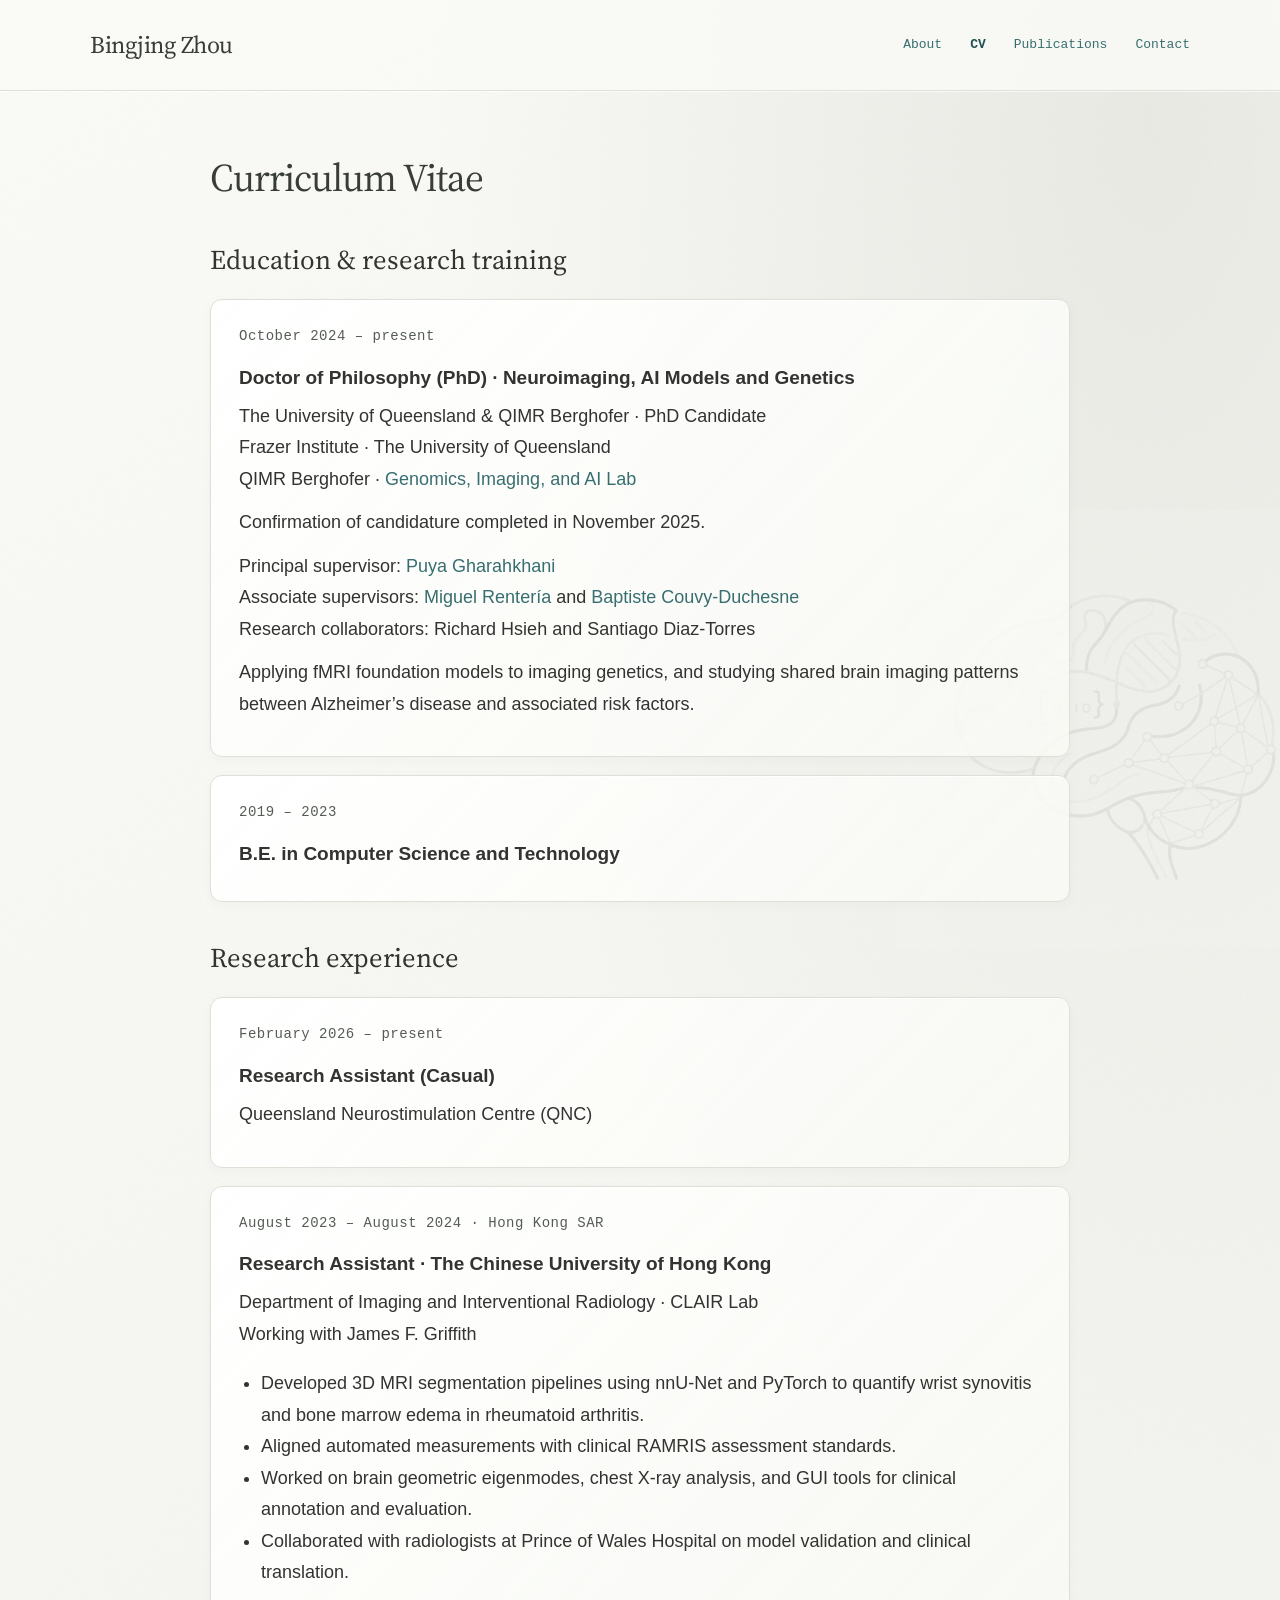
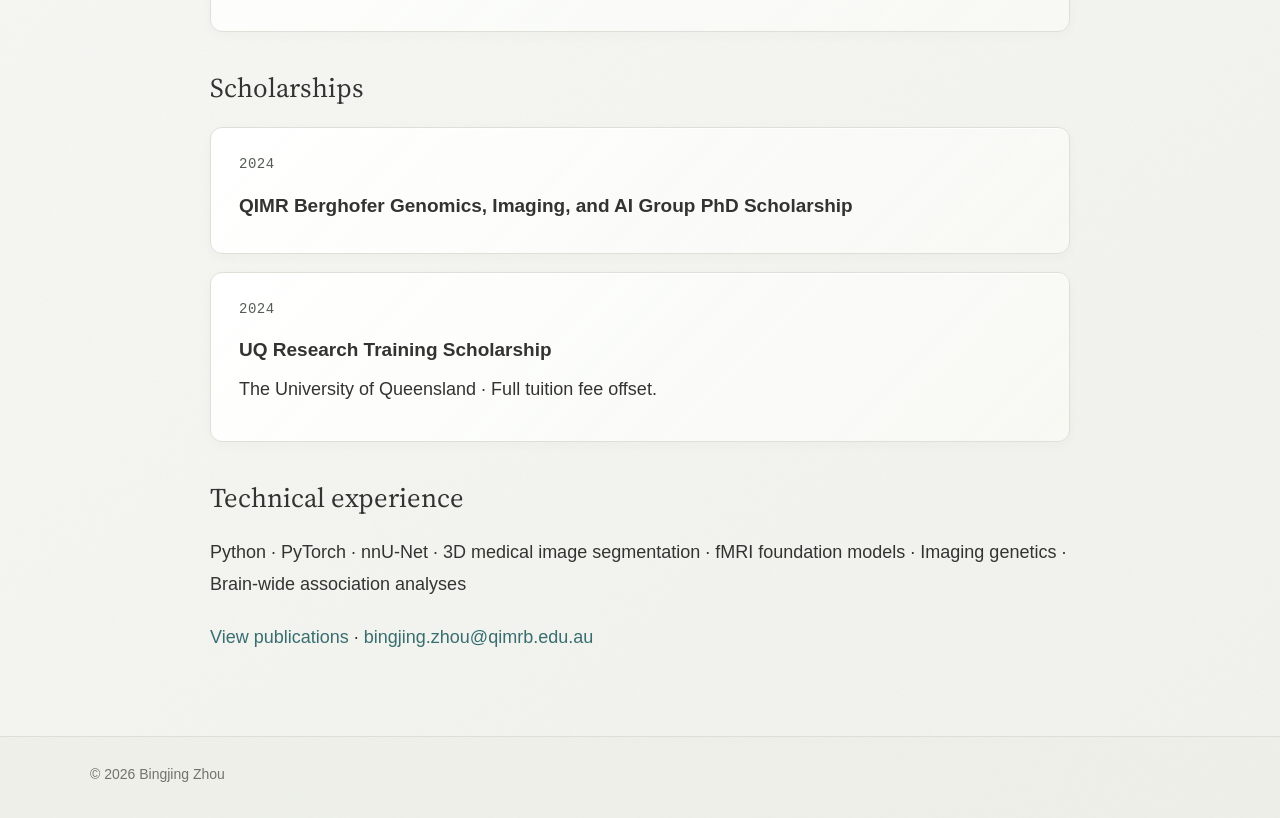
==== commit 05feb1a7: "Widen layout and keep contact email on one line" ====
--- a/cv.html
+++ b/cv.html
@@ -6,7 +6,7 @@
 <title>CV | Bingjing Zhou</title>
 <meta name="description" content="CV — Bingjing Zhou, PhD candidate at The University of Queensland and QIMR Berghofer.">
 <link rel="icon" href="data:image/svg+xml,%3Csvg xmlns='http://www.w3.org/2000/svg' viewBox='0 0 32 32'%3E%3Crect width='32' height='32' rx='8' fill='%233d365d'/%3E%3Ctext x='16' y='23' text-anchor='middle' font-family='Georgia' font-size='23' fill='white'%3EB%3C/text%3E%3C/svg%3E">
-<link rel="stylesheet" href="site.css?v=20260914-larger-type">
+<link rel="stylesheet" href="site.css?v=20260914-wider-layout">
 <link rel="preconnect" href="https://fonts.googleapis.com">
 <link rel="preconnect" href="https://fonts.gstatic.com" crossorigin>
 <link href="https://fonts.googleapis.com/css2?family=Source+Sans+3:wght@400;500;600&family=Source+Serif+4:wght@400;500&display=swap" rel="stylesheet">
--- a/site.css
+++ b/site.css
@@ -146,3 +146,19 @@
 /* Decorative research motif, softened into the paper background. */
 body::after{content:"";position:fixed;right:-55px;bottom:-50px;width:440px;height:440px;background:url("assets/brain-gene-ai.jpg") center/contain no-repeat;filter:grayscale(1) contrast(2);mix-blend-mode:multiply;opacity:.09;pointer-events:none;z-index:-1}
 @media(max-width:740px){body::after{width:260px;height:260px;right:-60px;bottom:-35px;opacity:.06}}
+
+/* Give contact details room while keeping the email address intact. */
+.wrap{width:min(100% - 64px,1100px)}
+.intro{grid-template-columns:minmax(0,1fr) 250px;gap:64px}
+.contact a[href^="mailto:"]{white-space:nowrap;overflow-wrap:normal}
+@media(max-width:740px){
+ .wrap{width:calc(100% - 40px)}
+ .intro{grid-template-columns:1fr}
+ .intro>.contact{grid-template-columns:130px minmax(0,1fr)}
+}
+@media(max-width:560px){
+ .intro>.contact{display:block}
+ .profile-photo{margin-bottom:24px}
+ .contact h2{margin-top:0}
+}
+@media(max-width:360px){.contact a[href^="mailto:"]{font-size:14px}}
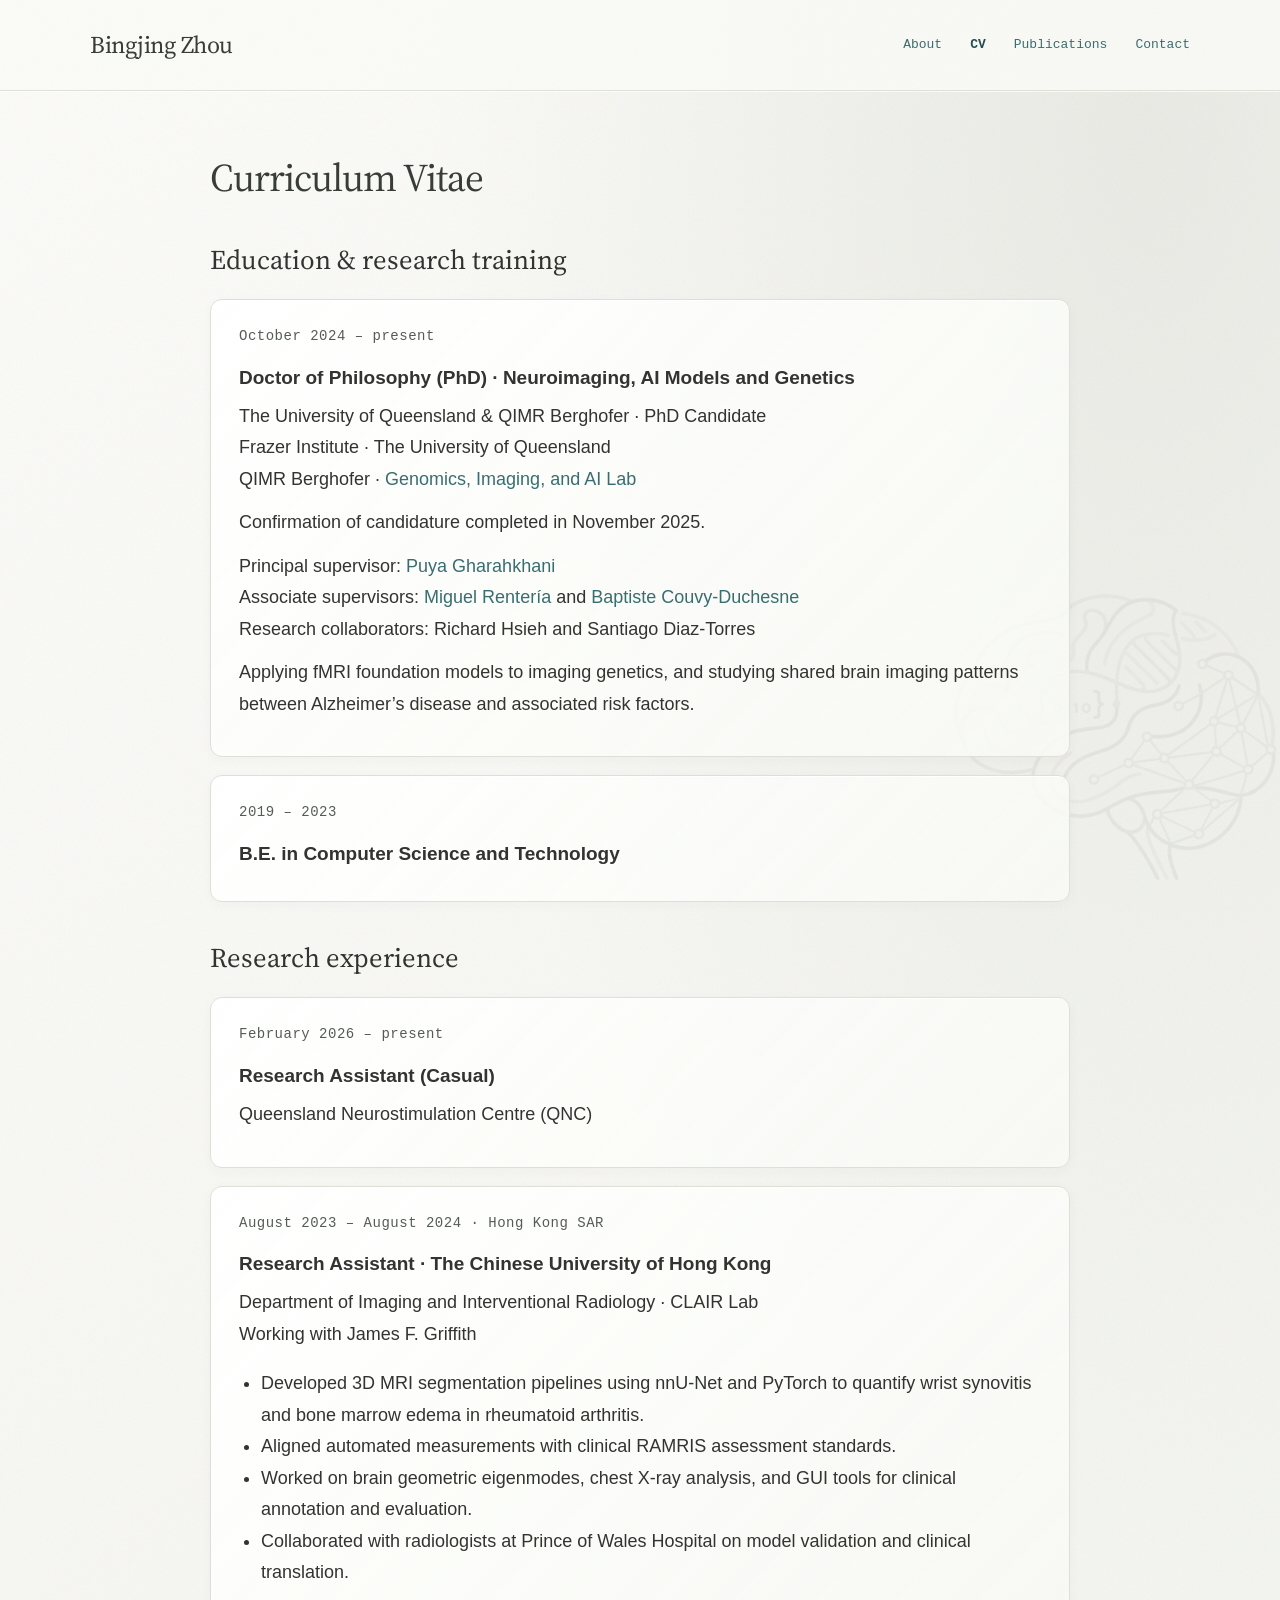
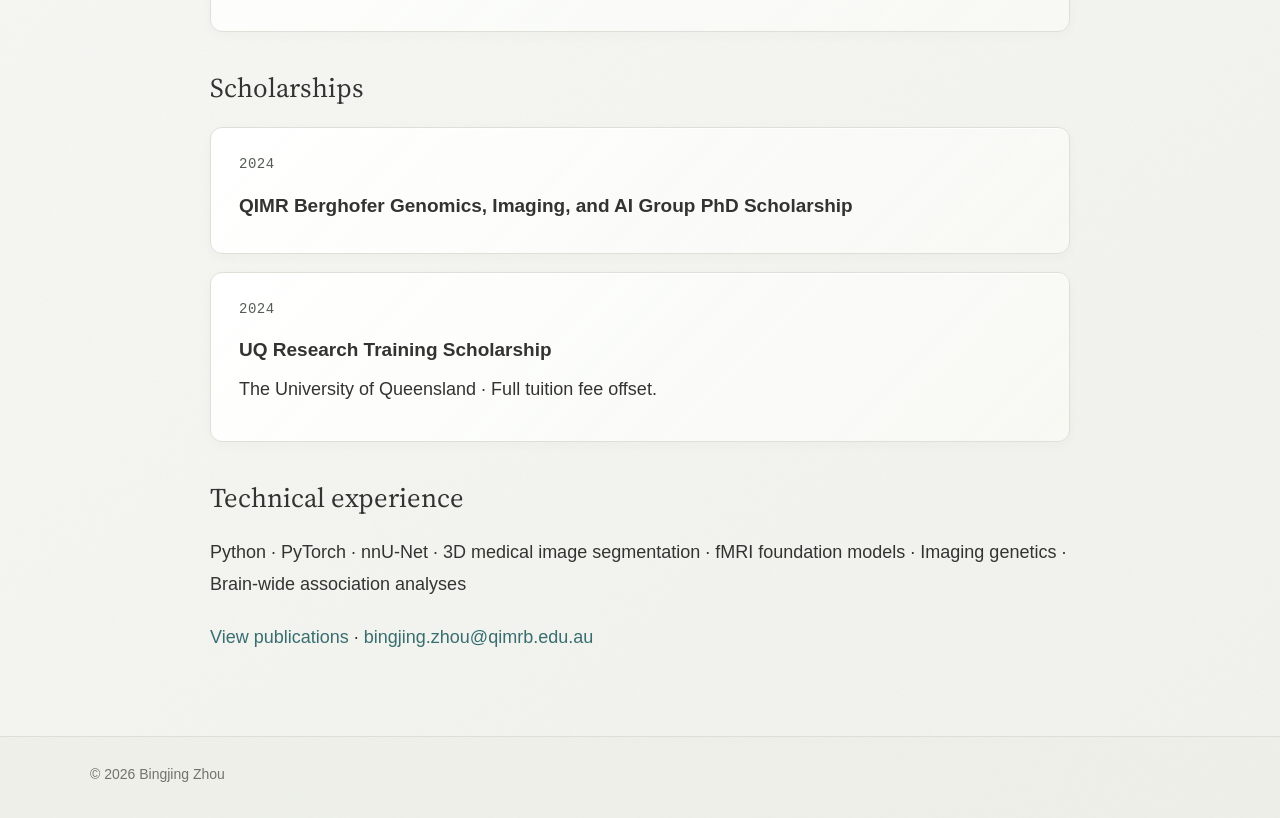
==== commit cab8d108: "Use transparent PNG for background motif" ====
--- a/cv.html
+++ b/cv.html
@@ -6,7 +6,7 @@
 <title>CV | Bingjing Zhou</title>
 <meta name="description" content="CV — Bingjing Zhou, PhD candidate at The University of Queensland and QIMR Berghofer.">
 <link rel="icon" href="data:image/svg+xml,%3Csvg xmlns='http://www.w3.org/2000/svg' viewBox='0 0 32 32'%3E%3Crect width='32' height='32' rx='8' fill='%233d365d'/%3E%3Ctext x='16' y='23' text-anchor='middle' font-family='Georgia' font-size='23' fill='white'%3EB%3C/text%3E%3C/svg%3E">
-<link rel="stylesheet" href="site.css?v=20260914-wider-layout">
+<link rel="stylesheet" href="site.css?v=20260914-transparent-motif">
 <link rel="preconnect" href="https://fonts.googleapis.com">
 <link rel="preconnect" href="https://fonts.gstatic.com" crossorigin>
 <link href="https://fonts.googleapis.com/css2?family=Source+Sans+3:wght@400;500;600&family=Source+Serif+4:wght@400;500&display=swap" rel="stylesheet">
--- a/site.css
+++ b/site.css
@@ -144,7 +144,7 @@
 .contact li a:hover{color:#214e50}
 
 /* Decorative research motif, softened into the paper background. */
-body::after{content:"";position:fixed;right:-55px;bottom:-50px;width:440px;height:440px;background:url("assets/brain-gene-ai.jpg") center/contain no-repeat;filter:grayscale(1) contrast(2);mix-blend-mode:multiply;opacity:.09;pointer-events:none;z-index:-1}
+body::after{content:"";position:fixed;right:-55px;bottom:-50px;width:440px;height:440px;background:url("assets/omni-motif.png") center/contain no-repeat;filter:grayscale(1);mix-blend-mode:multiply;opacity:.09;pointer-events:none;z-index:-1}
 @media(max-width:740px){body::after{width:260px;height:260px;right:-60px;bottom:-35px;opacity:.06}}
 
 /* Give contact details room while keeping the email address intact. */
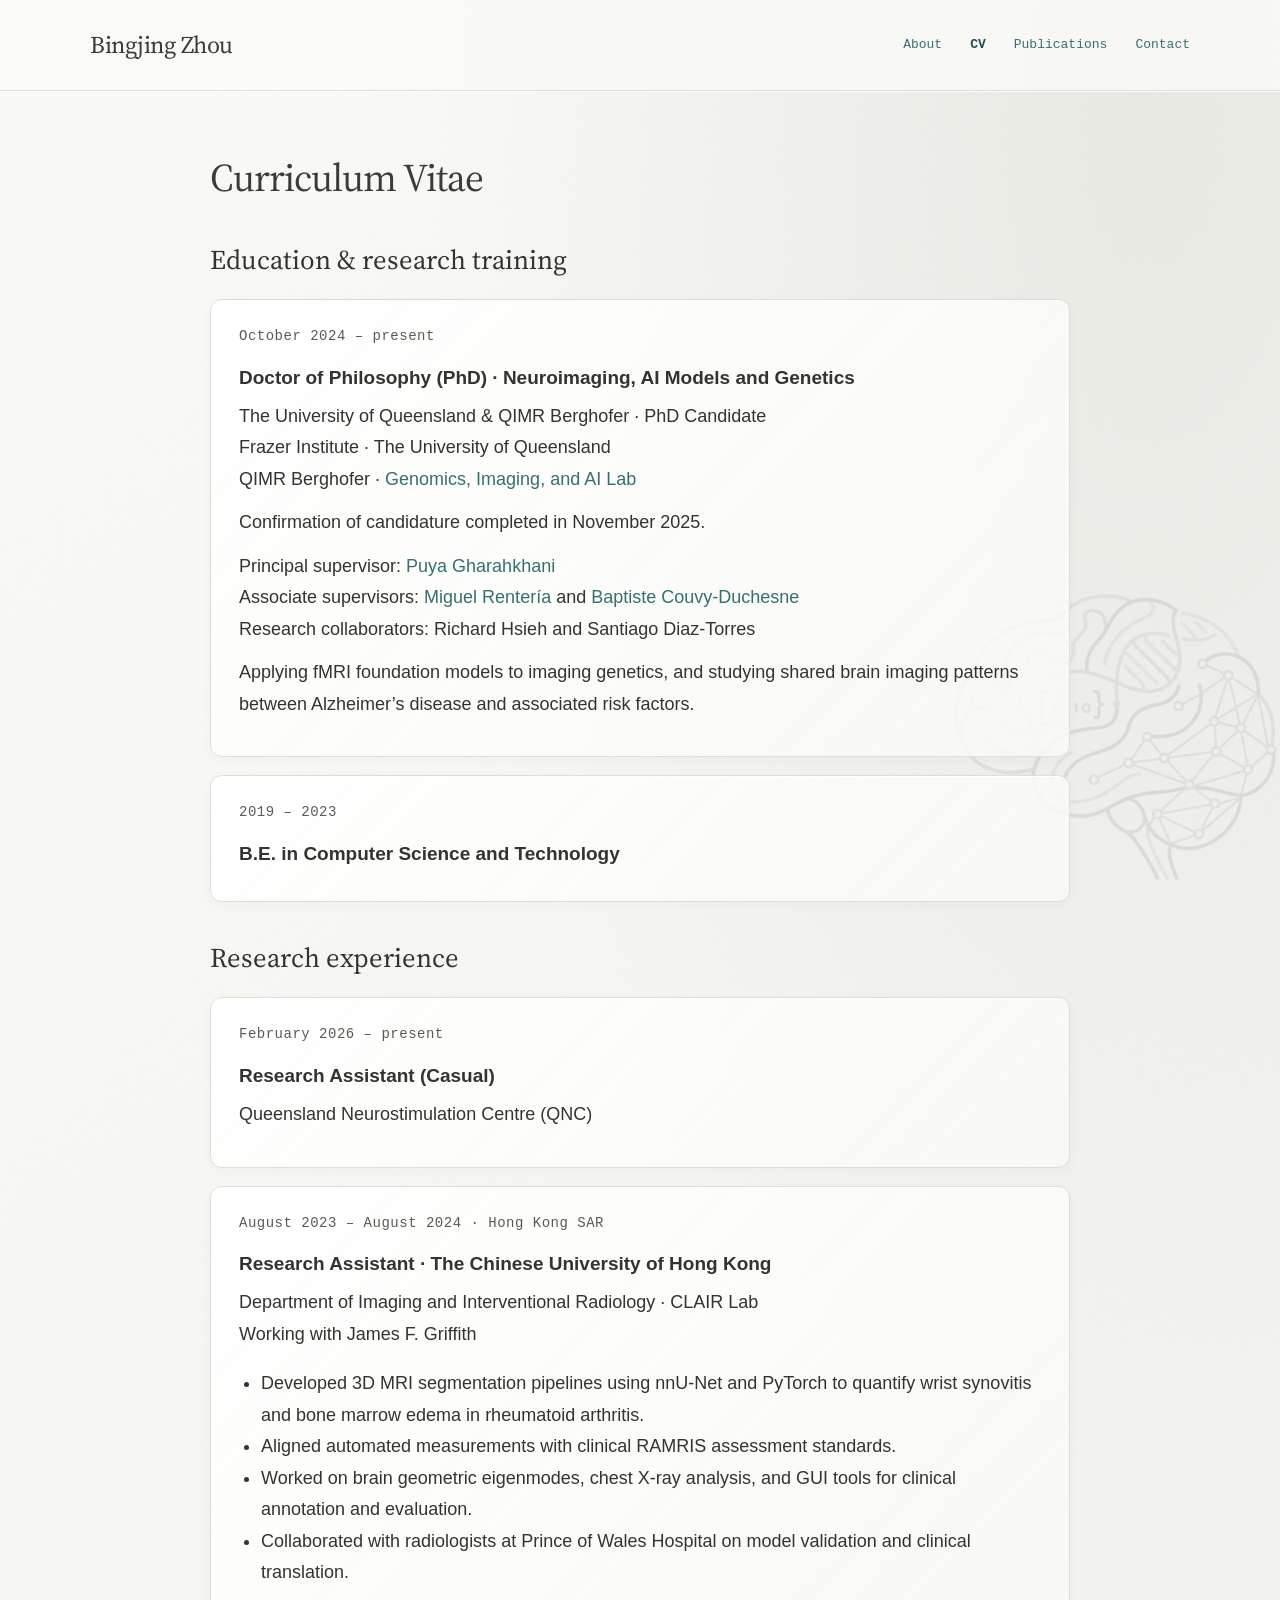
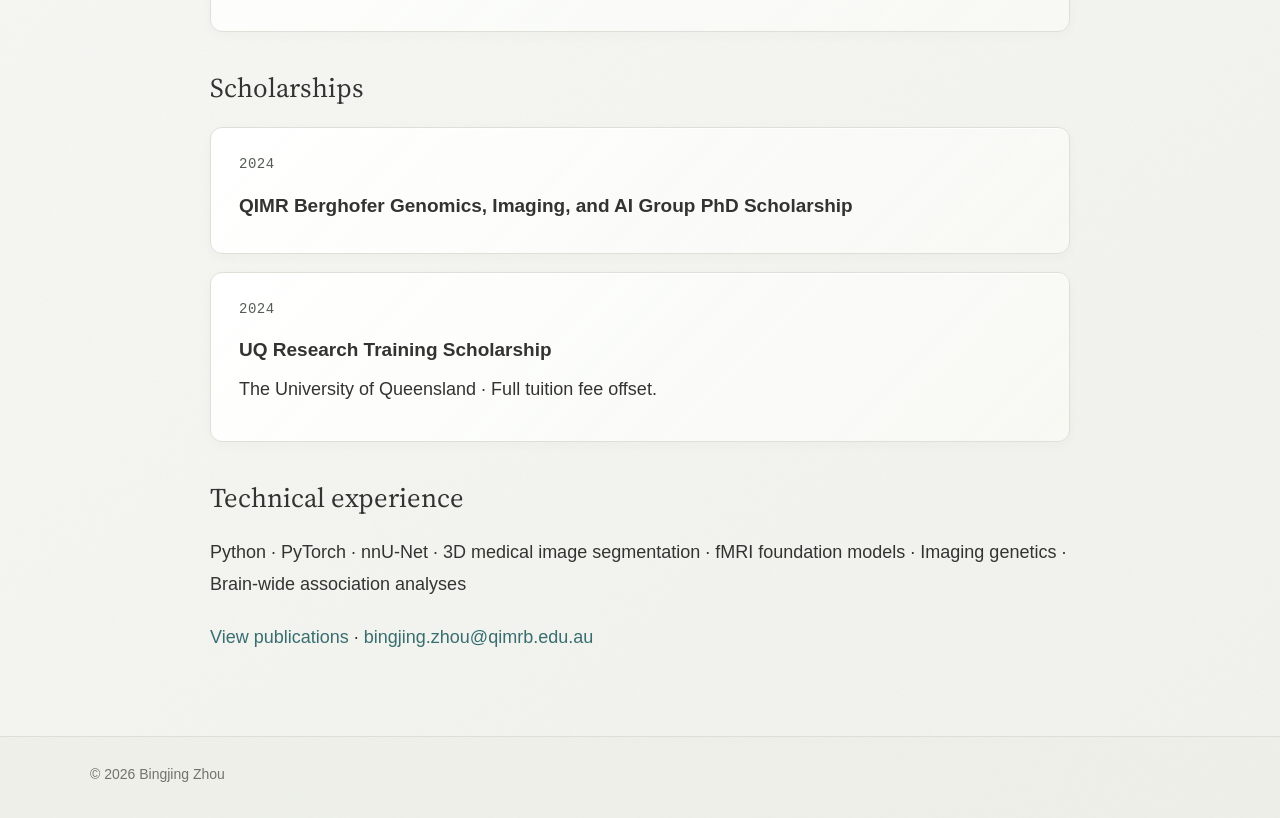
==== commit 935fccdc: "Increase background motif visibility" ====
--- a/cv.html
+++ b/cv.html
@@ -5,8 +5,8 @@
 <meta name="viewport" content="width=device-width, initial-scale=1">
 <title>CV | Bingjing Zhou</title>
 <meta name="description" content="CV — Bingjing Zhou, PhD candidate at The University of Queensland and QIMR Berghofer.">
-<link rel="icon" href="data:image/svg+xml,%3Csvg xmlns='http://www.w3.org/2000/svg' viewBox='0 0 32 32'%3E%3Crect width='32' height='32' rx='8' fill='%233d365d'/%3E%3Ctext x='16' y='23' text-anchor='middle' font-family='Georgia' font-size='23' fill='white'%3EB%3C/text%3E%3C/svg%3E">
-<link rel="stylesheet" href="site.css?v=20260914-transparent-motif">
+<link rel="icon" type="image/png" href="assets/omni-motif.png?v=20260914">
+<link rel="stylesheet" href="site.css?v=20260914-darker-motif">
 <link rel="preconnect" href="https://fonts.googleapis.com">
 <link rel="preconnect" href="https://fonts.gstatic.com" crossorigin>
 <link href="https://fonts.googleapis.com/css2?family=Source+Sans+3:wght@400;500;600&family=Source+Serif+4:wght@400;500&display=swap" rel="stylesheet">
--- a/site.css
+++ b/site.css
@@ -144,8 +144,8 @@
 .contact li a:hover{color:#214e50}
 
 /* Decorative research motif, softened into the paper background. */
-body::after{content:"";position:fixed;right:-55px;bottom:-50px;width:440px;height:440px;background:url("assets/omni-motif.png") center/contain no-repeat;filter:grayscale(1);mix-blend-mode:multiply;opacity:.09;pointer-events:none;z-index:-1}
-@media(max-width:740px){body::after{width:260px;height:260px;right:-60px;bottom:-35px;opacity:.06}}
+body::after{content:"";position:fixed;right:-55px;bottom:-50px;width:440px;height:440px;background:url("assets/omni-motif.png") center/contain no-repeat;filter:grayscale(1);mix-blend-mode:multiply;opacity:.15;pointer-events:none;z-index:-1}
+@media(max-width:740px){body::after{width:260px;height:260px;right:-60px;bottom:-35px;opacity:.10}}
 
 /* Give contact details room while keeping the email address intact. */
 .wrap{width:min(100% - 64px,1100px)}
